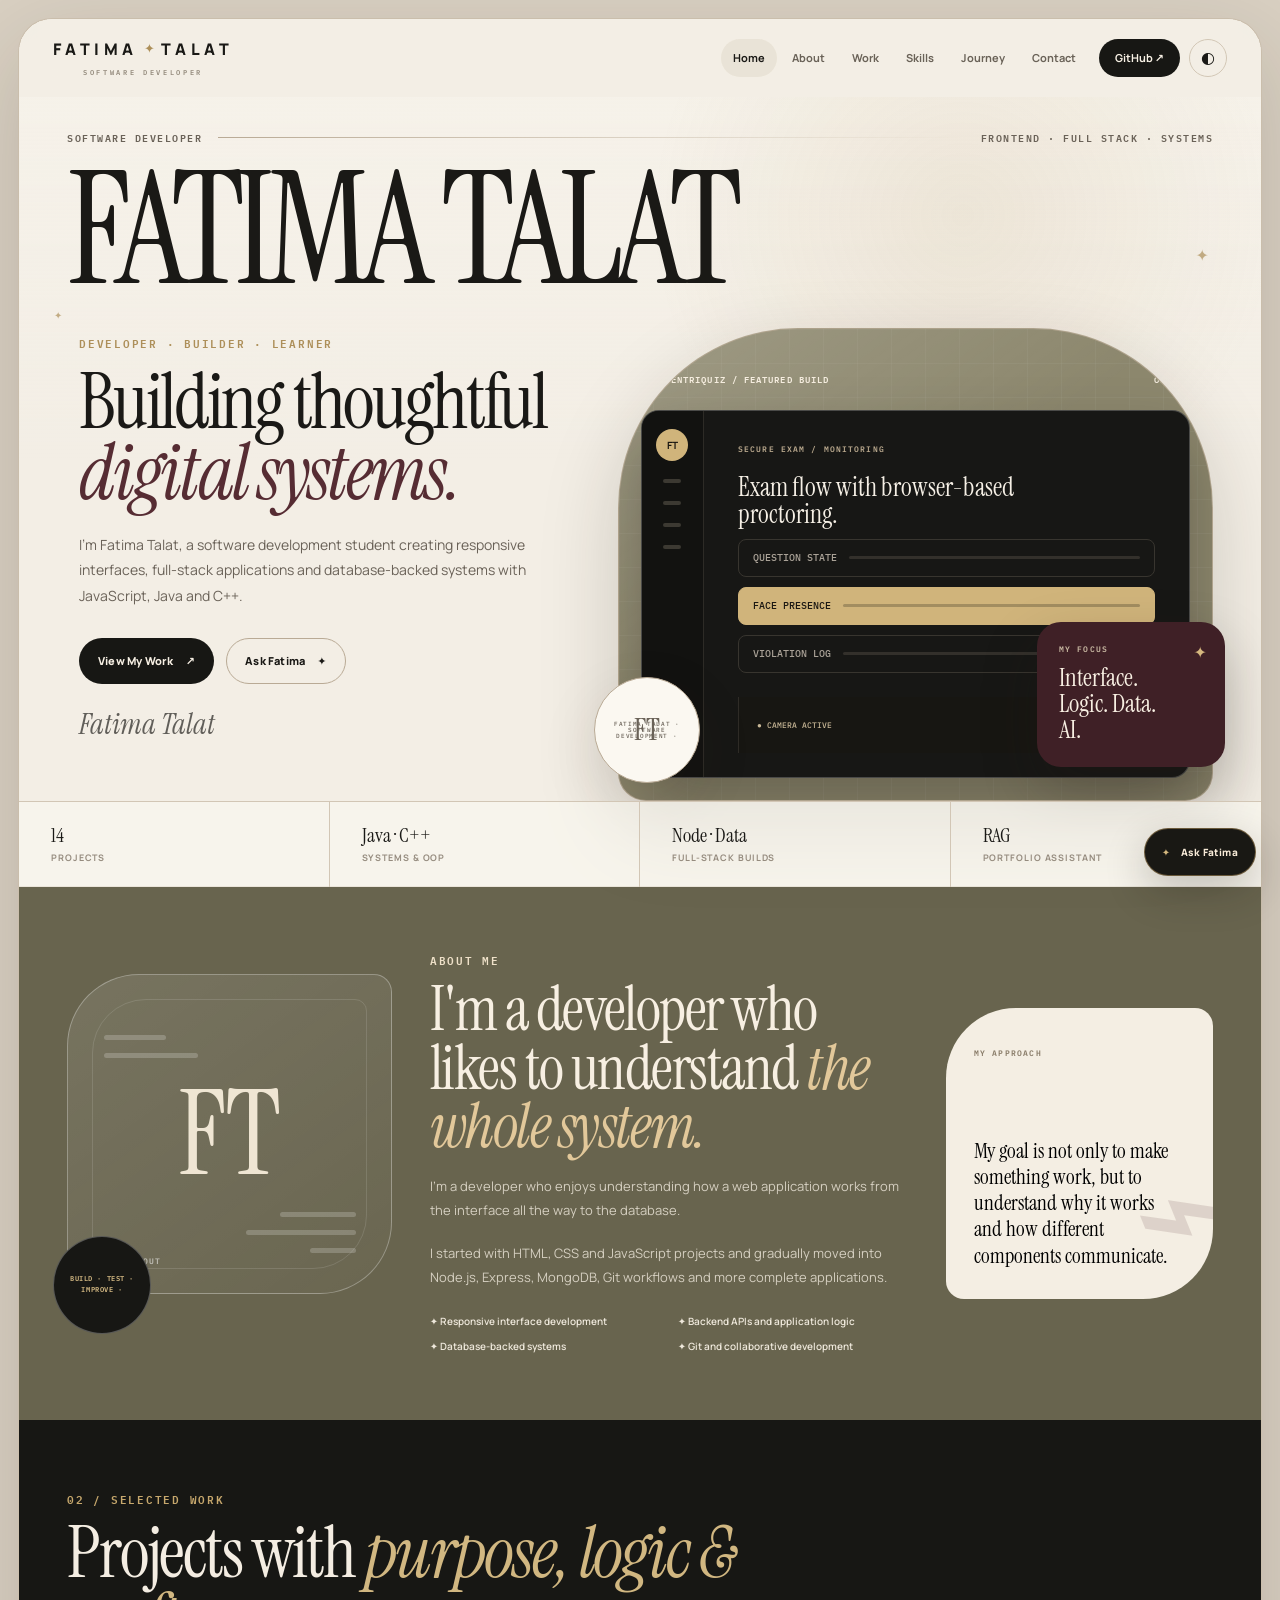
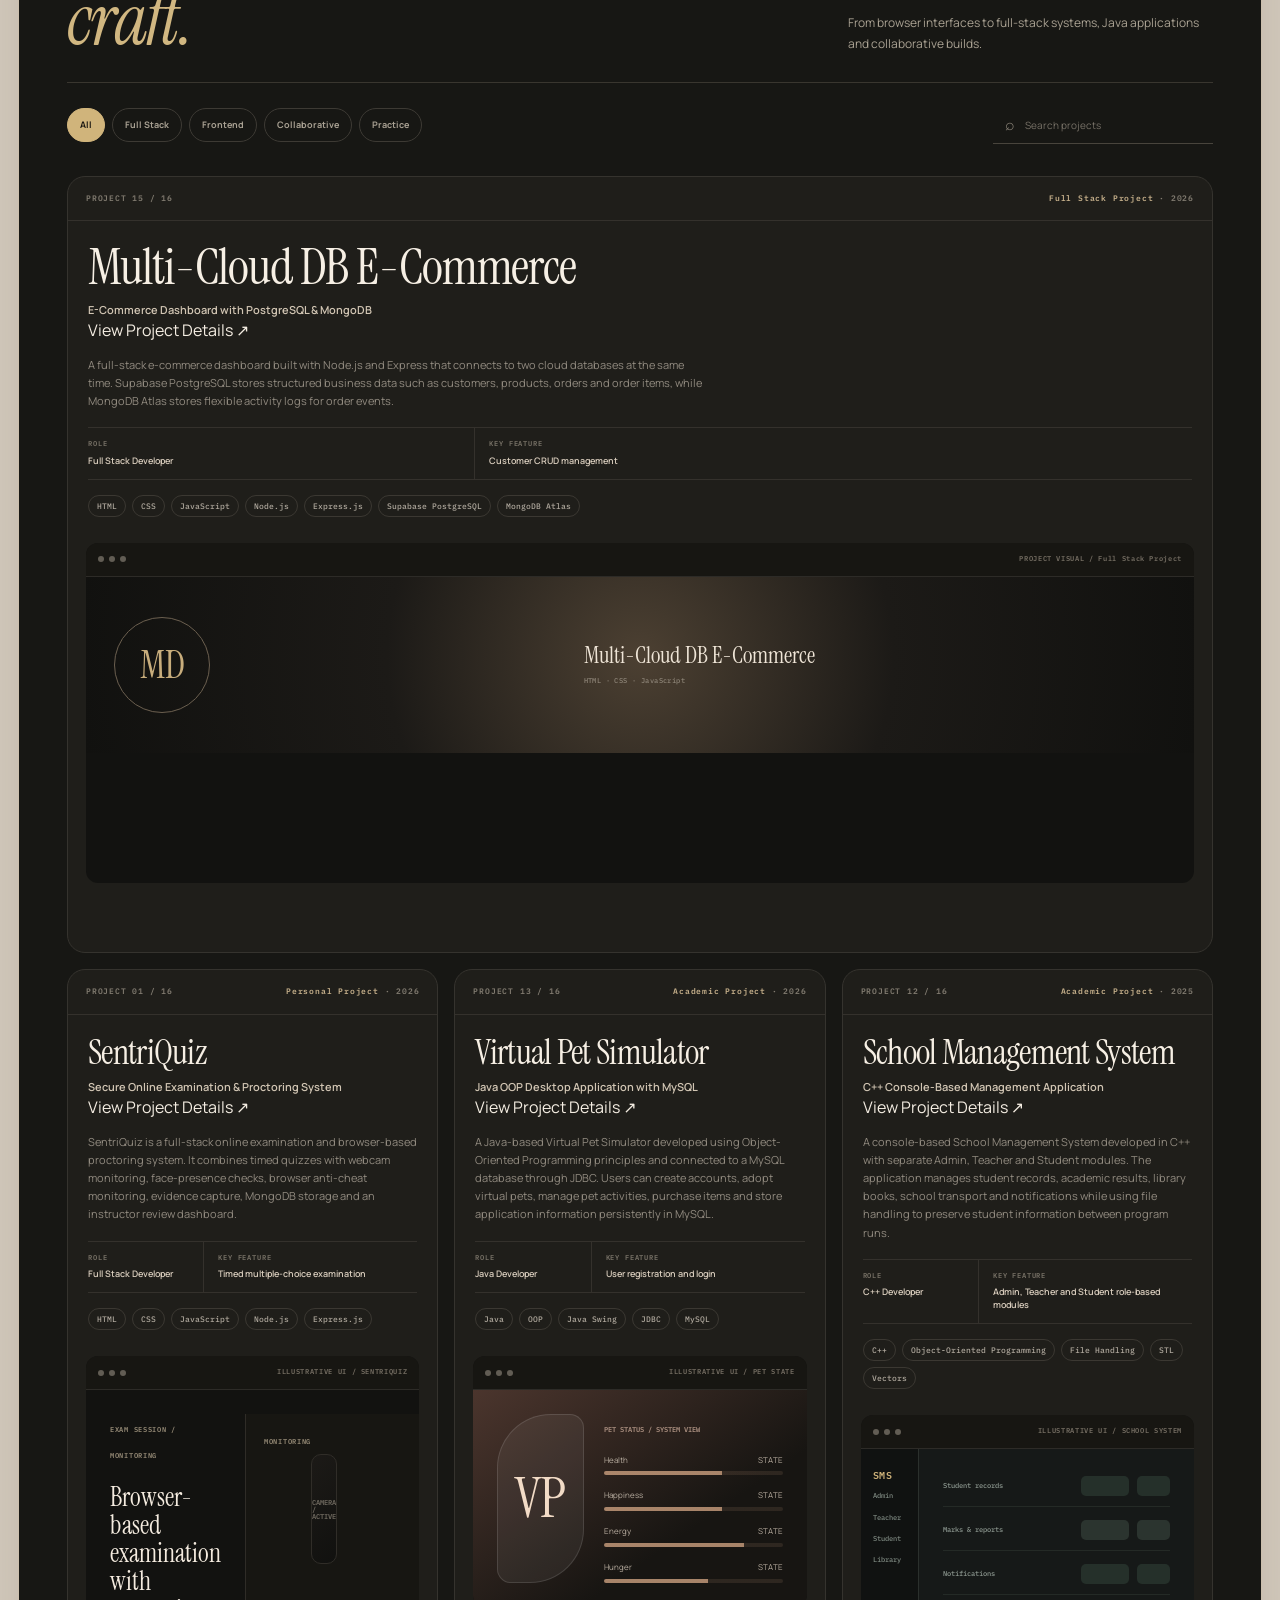
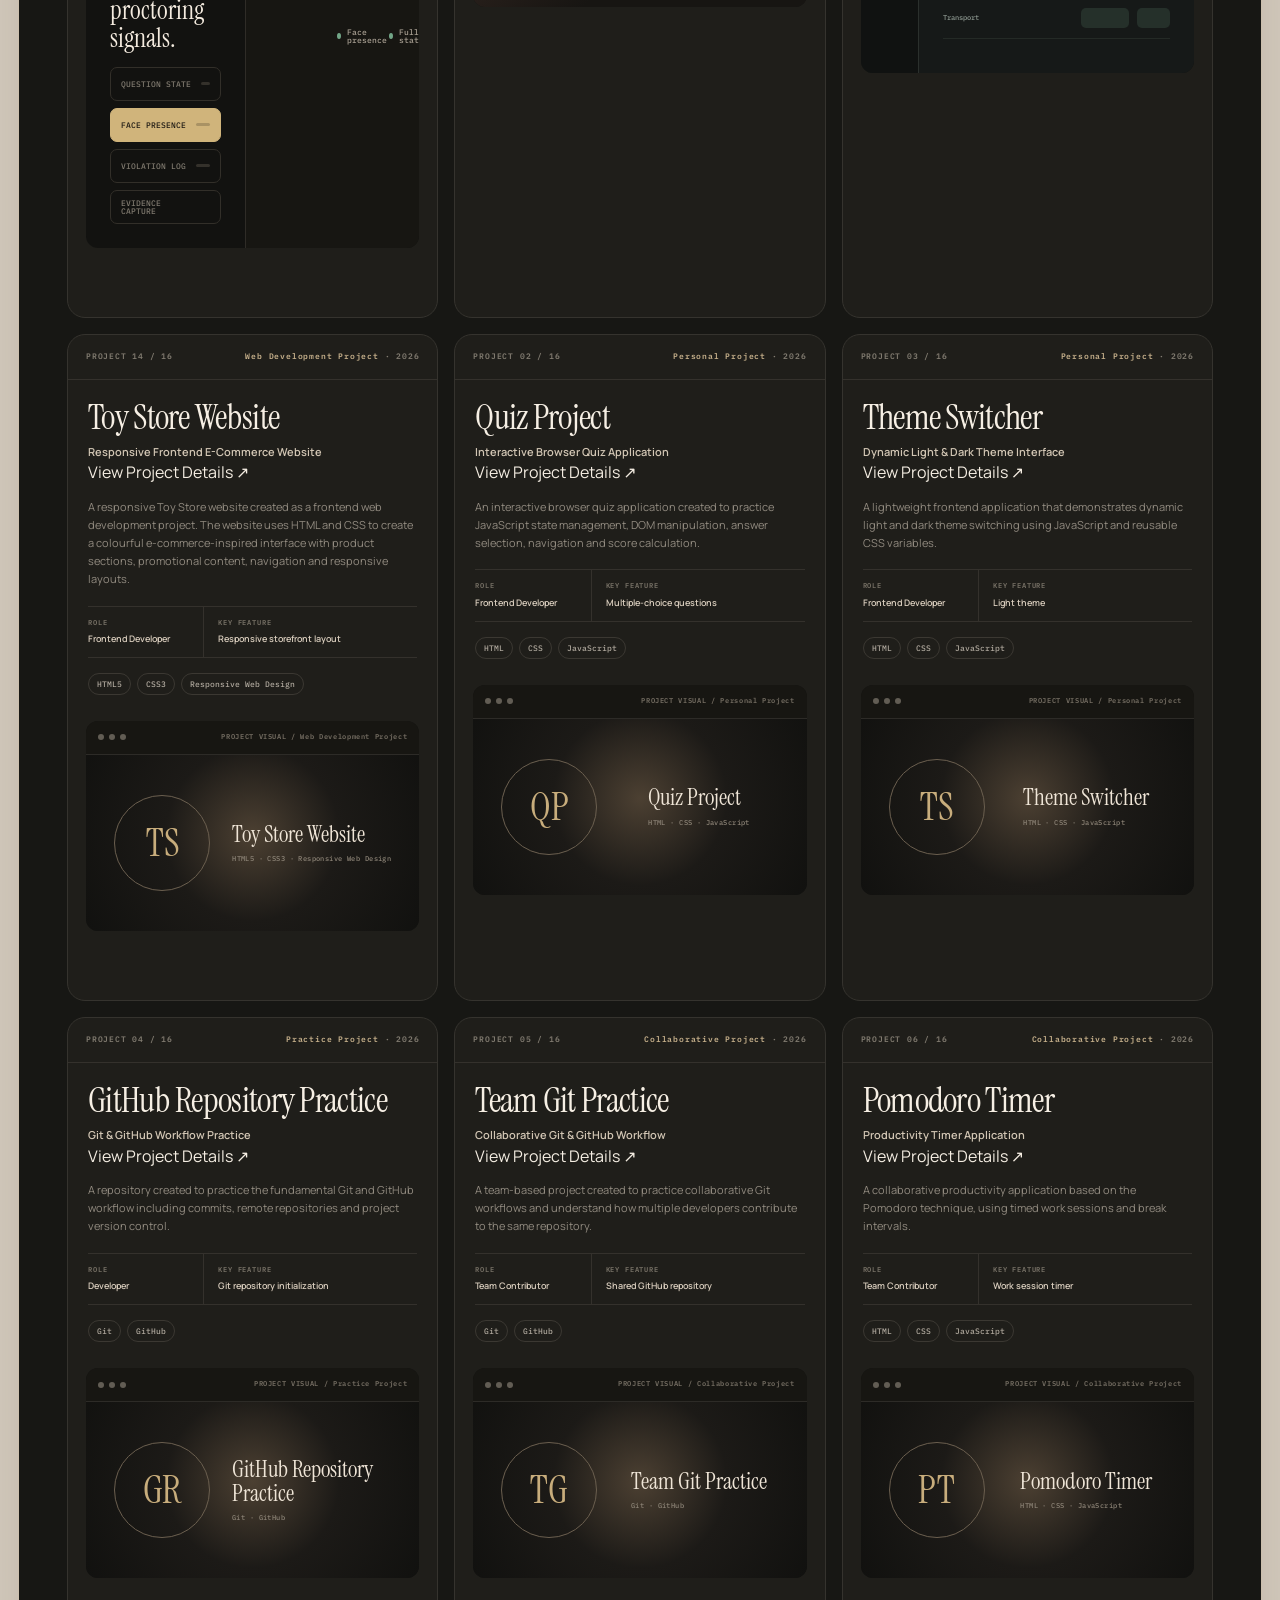
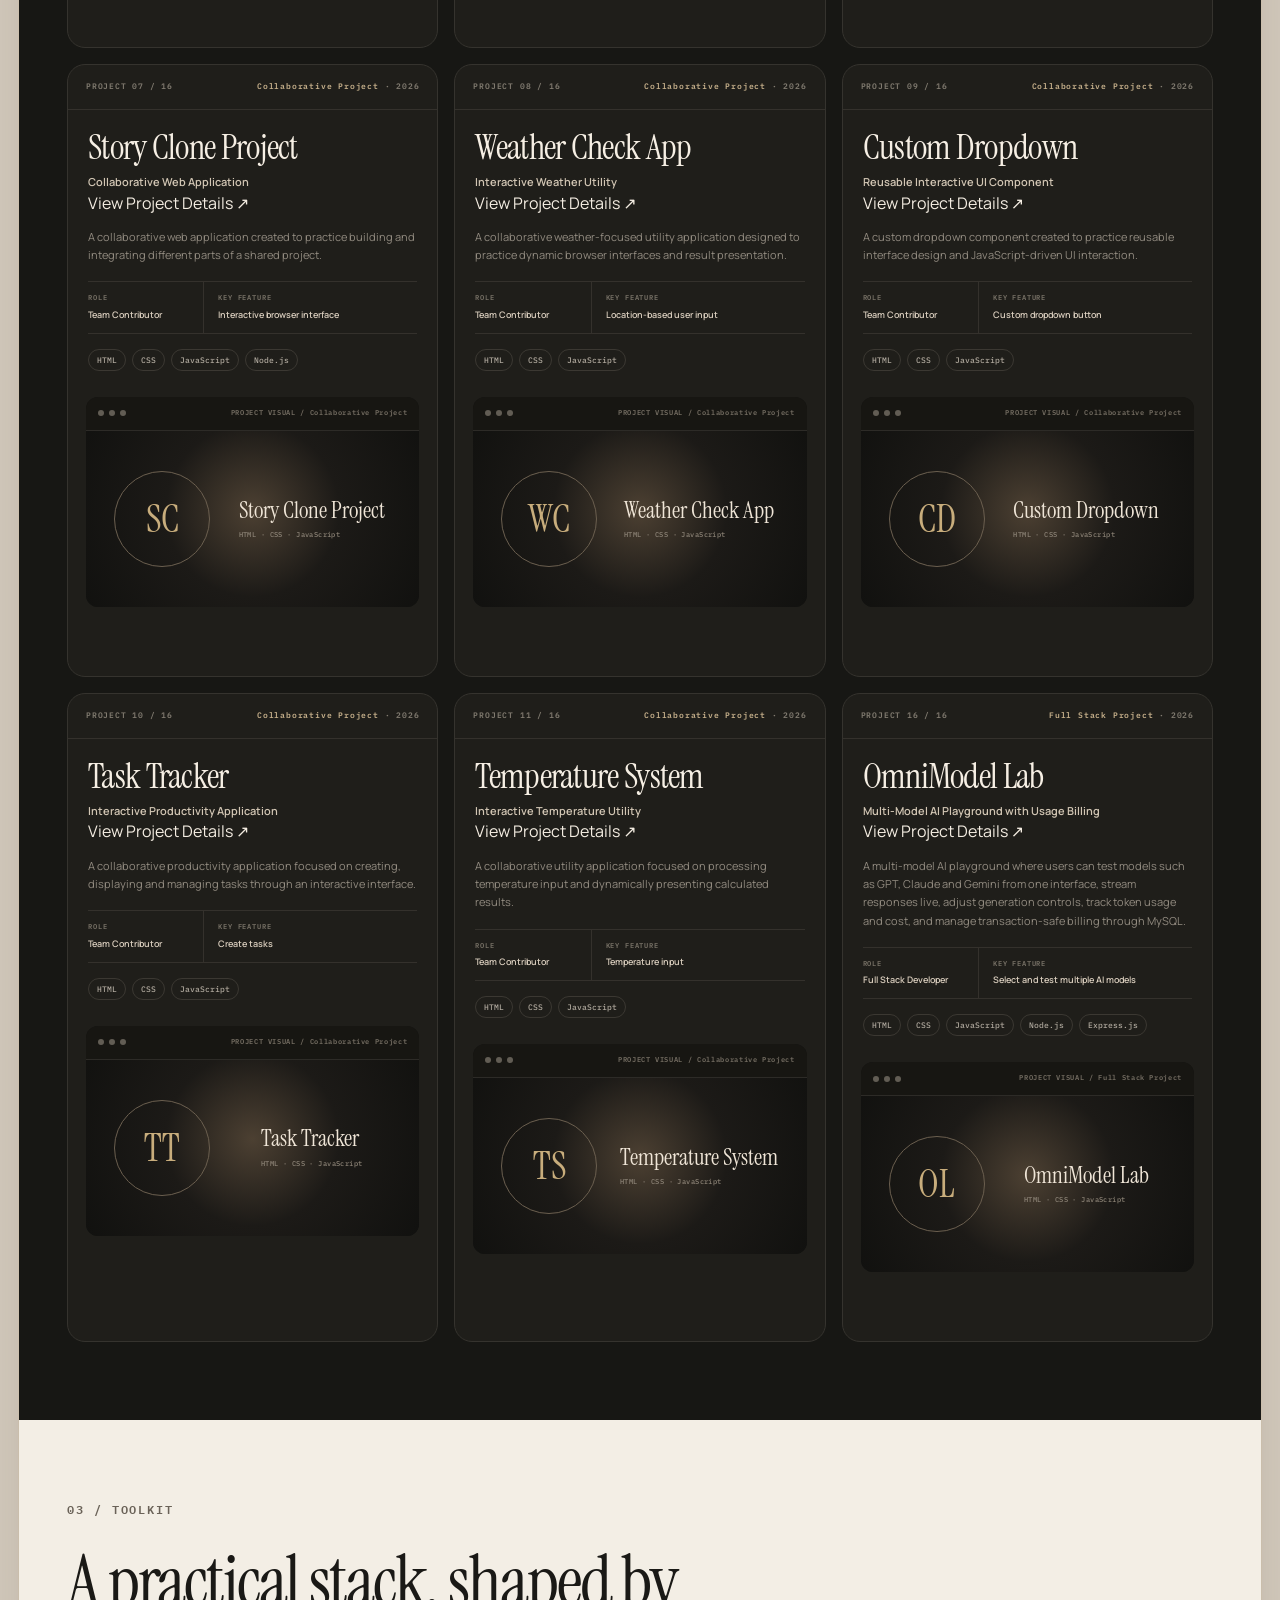
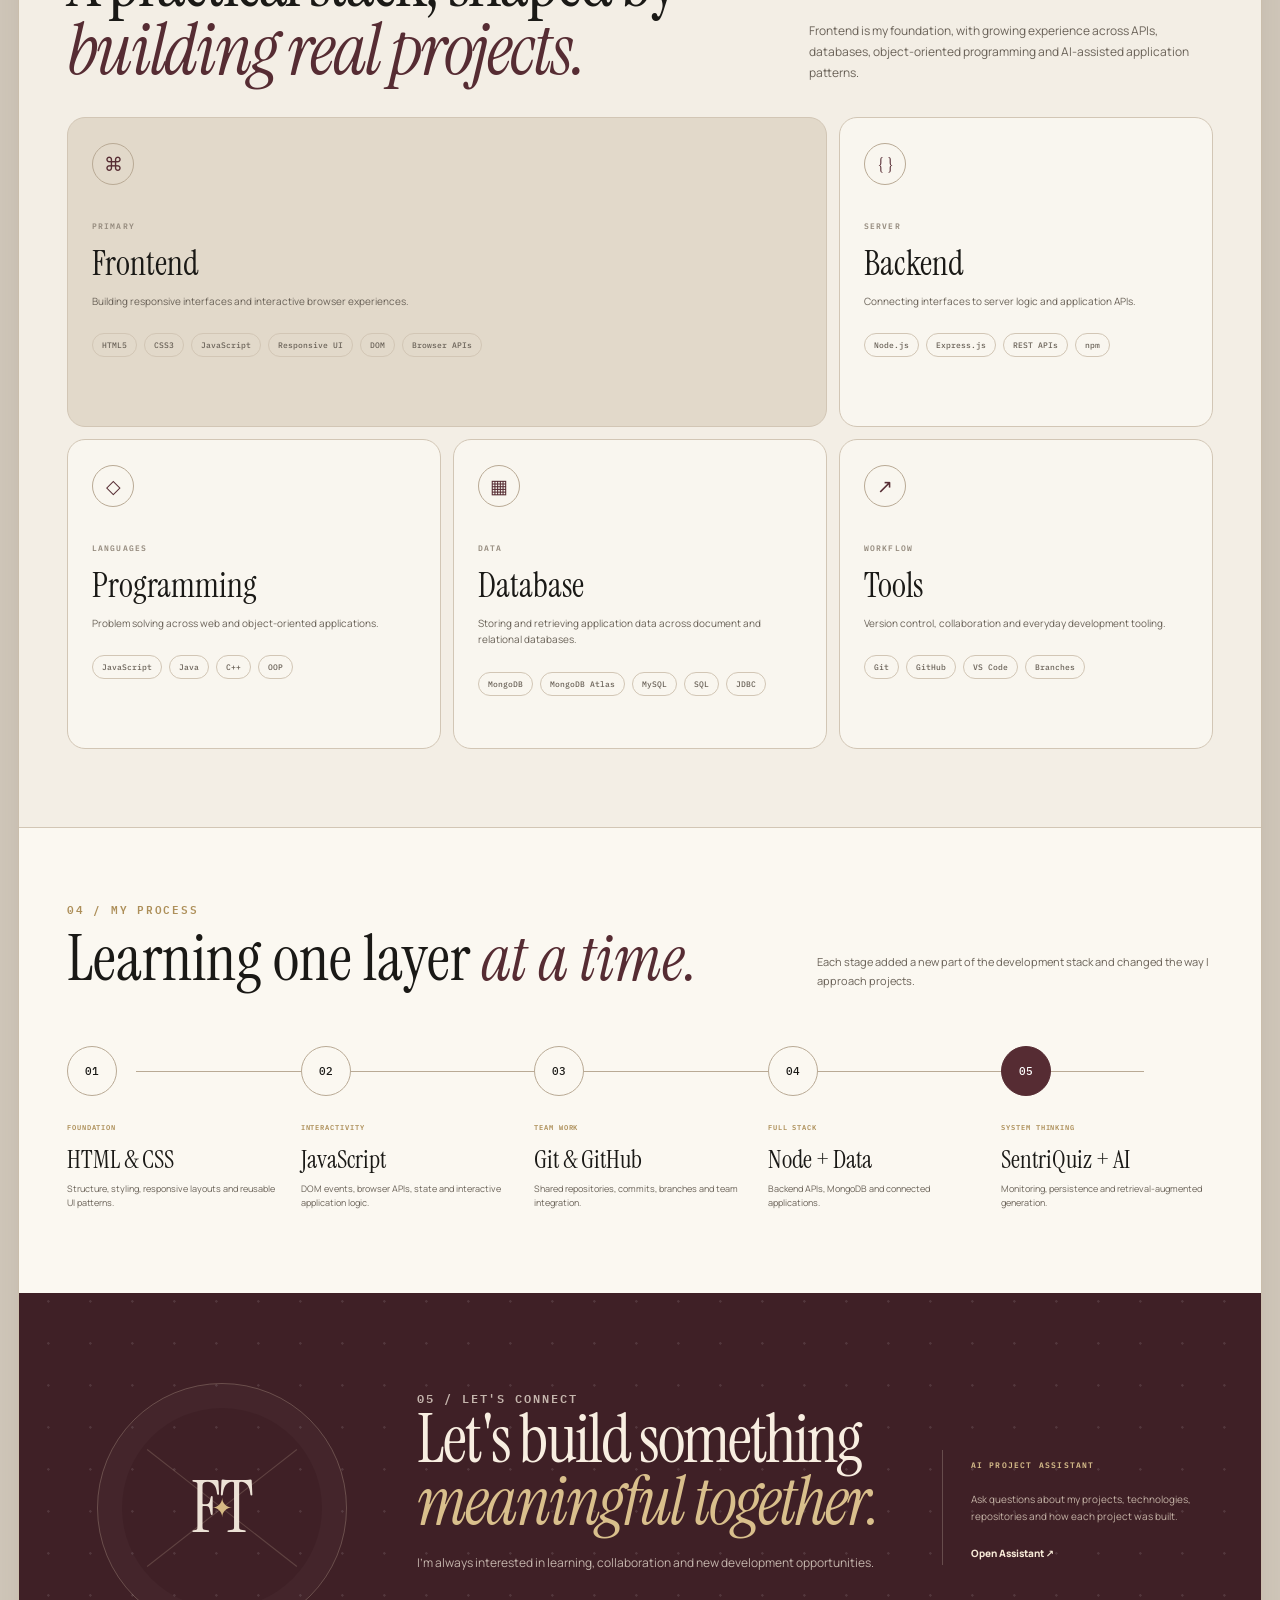
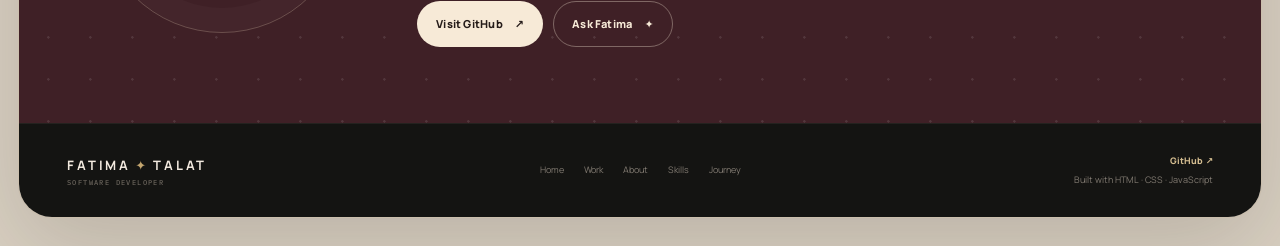
==== index.html @ 3ec7b8a5 "Add portfolio project" ====
<!DOCTYPE html>
<html lang="en" data-theme="light">
<head>
  <meta charset="UTF-8">
  <meta name="viewport" content="width=device-width, initial-scale=1.0">
  <meta name="description" content="Fatima Talat - Software developer portfolio featuring frontend, full-stack, Java, C++ and database projects.">
  <meta name="theme-color" content="#f3eee5">
  <title>Fatima Talat | Software Developer</title>

  <script>
    (() => {
      const saved = localStorage.getItem("portfolio-theme");
      const preferred = window.matchMedia && window.matchMedia("(prefers-color-scheme: dark)").matches ? "dark" : "light";
      document.documentElement.dataset.theme = saved || preferred;
    })();
  </script>

  <link rel="preconnect" href="https://fonts.googleapis.com">
  <link rel="preconnect" href="https://fonts.gstatic.com" crossorigin>
  <link href="https://fonts.googleapis.com/css2?family=IBM+Plex+Mono:wght@400;500;600&family=Instrument+Serif:ital@0;1&family=Manrope:wght@400;500;600;700;800&display=swap" rel="stylesheet">

  <link rel="stylesheet" href="styles.css">
  <link rel="stylesheet" href="chatbox.css">
</head>
<body>
  <a class="skip-link" href="#mainContent">Skip to content</a>
  <div class="scroll-progress" id="scrollProgress" aria-hidden="true"></div>

  <div class="site-frame">
    <header class="site-header" id="siteHeader">
      <div class="nav-shell">
        <a class="brand" href="#home" aria-label="Fatima Talat home">
          <span class="brand-word">FATIMA</span>
          <span class="brand-star">✦</span>
          <span class="brand-word">TALAT</span>
          <small>SOFTWARE DEVELOPER</small>
        </a>

        <button class="mobile-menu-button" id="mobileMenuButton" type="button" aria-label="Open navigation" aria-expanded="false" aria-controls="navMenu">
          <span></span><span></span><span></span>
        </button>

        <nav class="nav-menu" id="navMenu" aria-label="Primary navigation">
          <a class="nav-link active" href="#home">Home</a>
          <a class="nav-link" href="#about">About</a>
          <a class="nav-link" href="#projects">Work</a>
          <a class="nav-link" href="#skills">Skills</a>
          <a class="nav-link" href="#journey">Journey</a>
          <a class="nav-link" href="#contact">Contact</a>
          <a class="nav-github" href="https://github.com/fatimatalat98" target="_blank" rel="noopener noreferrer">GitHub ↗</a>
          <button class="theme-button" id="themeButton" type="button" aria-label="Switch color theme" title="Switch color theme"><span id="themeIcon">◐</span></button>
        </nav>
      </div>
    </header>

    <main id="mainContent">
      <section class="hero-section" id="home">
        <div class="hero-ornament hero-ornament-a" aria-hidden="true">✦</div>
        <div class="hero-ornament hero-ornament-b" aria-hidden="true">✦</div>
        <div class="hero-kicker reveal">
          <span>SOFTWARE DEVELOPER</span>
          <span class="hero-rule"></span>
          <span>FRONTEND · FULL STACK · SYSTEMS</span>
        </div>

        <div class="hero-title-wrap reveal">
          <div class="hero-super">FATIMA TALAT</div>
          <div class="hero-grid">
            <div class="hero-copy">
              <p class="hero-label">DEVELOPER · BUILDER · LEARNER</p>
              <h1>Building thoughtful <em>digital systems.</em></h1>
              <p class="hero-lead">I'm Fatima Talat, a software development student creating responsive interfaces, full-stack applications and database-backed systems with JavaScript, Java and C++.</p>
              <div class="hero-actions">
                <a class="button button-dark" href="#projects">View My Work <span>↗</span></a>
                <button class="button button-link" type="button" data-open-chat>Ask Fatima <span>✦</span></button>
              </div>
              <div class="hero-signature">Fatima Talat</div>
            </div>

            <div class="hero-showcase" aria-label="Featured project preview">
              <div class="hero-showcase-arch">
                <div class="hero-preview-top">
                  <span>SENTRIQUIZ / FEATURED BUILD</span>
                  <span>01</span>
                </div>
                <div class="hero-preview-screen">
                  <div class="hero-preview-sidebar">
                    <b>FT</b>
                    <span></span><span></span><span></span><span></span>
                  </div>
                  <div class="hero-preview-main">
                    <div class="preview-eyebrow">SECURE EXAM / MONITORING</div>
                    <div class="preview-heading">Exam flow with browser-based proctoring.</div>
                    <div class="preview-answer">QUESTION STATE <i></i></div>
                    <div class="preview-answer active">FACE PRESENCE <i></i></div>
                    <div class="preview-answer">VIOLATION LOG <i></i></div>
                    <div class="preview-monitor"><span>● CAMERA ACTIVE</span><span>FULLSCREEN</span></div>
                  </div>
                </div>
              </div>

              <div class="hero-float-card">
                <span>MY FOCUS</span>
                <strong>Interface.<br>Logic. Data.<br>AI.</strong>
                <i>✦</i>
              </div>

              <div class="hero-stamp" aria-hidden="true">
                <span>FATIMA TALAT · SOFTWARE DEVELOPMENT ·</span>
                <b>FT</b>
              </div>
            </div>
          </div>
        </div>

        <div class="hero-facts reveal" aria-label="Portfolio highlights">
          <div><strong>14</strong><span>Projects</span></div>
          <div><strong>Java · C++</strong><span>Systems & OOP</span></div>
          <div><strong>Node · Data</strong><span>Full-stack Builds</span></div>
          <div><strong>RAG</strong><span>Portfolio Assistant</span></div>
        </div>
      </section>

      <section class="about-section section" id="about">
        <div class="about-grid reveal">
          <div class="about-art" aria-hidden="true">
            <div class="about-frame">
              <div class="about-monogram">FT</div>
              <div class="about-code-line line-1"></div>
              <div class="about-code-line line-2"></div>
              <div class="about-code-line line-3"></div>
              <div class="about-code-line line-4"></div>
              <div class="about-code-line line-5"></div>
              <div class="about-corner">01 / ABOUT</div>
            </div>
            <div class="about-seal">BUILD · TEST · IMPROVE ·</div>
          </div>

          <div class="about-copy">
            <p class="section-kicker section-kicker-light">About Me</p>
            <h2>I'm a developer who likes to understand <em>the whole system.</em></h2>
            <p>I'm a developer who enjoys understanding how a web application works from the interface all the way to the database.</p>
            <p>I started with HTML, CSS and JavaScript projects and gradually moved into Node.js, Express, MongoDB, Git workflows and more complete applications.</p>
            <div class="about-points">
              <span>✦ Responsive interface development</span>
              <span>✦ Backend APIs and application logic</span>
              <span>✦ Database-backed systems</span>
              <span>✦ Git and collaborative development</span>
            </div>
          </div>

          <aside class="about-note">
            <span>MY APPROACH</span>
            <p>My goal is not only to make something work, but to understand why it works and how different components communicate.</p>
            <div class="note-flower" aria-hidden="true">⌁</div>
          </aside>
        </div>
      </section>

      <section class="projects-section section" id="projects">
        <div class="projects-heading reveal">
          <div>
            <p class="section-kicker section-kicker-dark">02 / SELECTED WORK</p>
            <h2>Projects with <em>purpose, logic & craft.</em></h2>
          </div>
          <p>From browser interfaces to full-stack systems, Java applications and collaborative builds.</p>
        </div>

        <div class="project-controls reveal">
          <div class="project-filters" aria-label="Project filters">
            <button class="filter-button active" data-filter="all" type="button">All</button>
            <button class="filter-button" data-filter="fullstack" type="button">Full Stack</button>
            <button class="filter-button" data-filter="frontend" type="button">Frontend</button>
            <button class="filter-button" data-filter="collab" type="button">Collaborative</button>
            <button class="filter-button" data-filter="practice" type="button">Practice</button>
          </div>
          <label class="project-search" for="projectSearch"><span>⌕</span><input id="projectSearch" type="search" placeholder="Search projects" autocomplete="off"></label>
        </div>

        <div class="project-grid" id="projectGrid" aria-live="polite"></div>
        <div class="project-archive" id="projectArchive" hidden></div>
      </section>

      <section class="skills-section section" id="skills">
        <div class="skills-header reveal">
          <p class="section-kicker">03 / TOOLKIT</p>
          <h2>A practical stack, shaped by <em>building real projects.</em></h2>
          <p>Frontend is my foundation, with growing experience across APIs, databases, object-oriented programming and AI-assisted application patterns.</p>
        </div>

        <div class="skills-grid reveal">
          <article class="skill-card skill-card-featured">
            <div class="skill-icon">⌘</div><span>PRIMARY</span><h3>Frontend</h3>
            <p>Building responsive interfaces and interactive browser experiences.</p>
            <ul><li>HTML5</li><li>CSS3</li><li>JavaScript</li><li>Responsive UI</li><li>DOM</li><li>Browser APIs</li></ul>
          </article>
          <article class="skill-card">
            <div class="skill-icon">{ }</div><span>SERVER</span><h3>Backend</h3>
            <p>Connecting interfaces to server logic and application APIs.</p>
            <ul><li>Node.js</li><li>Express.js</li><li>REST APIs</li><li>npm</li></ul>
          </article>
          <article class="skill-card">
            <div class="skill-icon">◇</div><span>LANGUAGES</span><h3>Programming</h3>
            <p>Problem solving across web and object-oriented applications.</p>
            <ul><li>JavaScript</li><li>Java</li><li>C++</li><li>OOP</li></ul>
          </article>
          <article class="skill-card">
            <div class="skill-icon">▦</div><span>DATA</span><h3>Database</h3>
            <p>Storing and retrieving application data across document and relational databases.</p>
            <ul><li>MongoDB</li><li>MongoDB Atlas</li><li>MySQL</li><li>SQL</li><li>JDBC</li></ul>
          </article>
          <article class="skill-card">
            <div class="skill-icon">↗</div><span>WORKFLOW</span><h3>Tools</h3>
            <p>Version control, collaboration and everyday development tooling.</p>
            <ul><li>Git</li><li>GitHub</li><li>VS Code</li><li>Branches</li></ul>
          </article>
        </div>
      </section>

      <section class="journey-section section" id="journey">
        <div class="journey-title reveal">
          <div><p class="section-kicker">04 / MY PROCESS</p><h2>Learning one layer <em>at a time.</em></h2></div>
          <p>Each stage added a new part of the development stack and changed the way I approach projects.</p>
        </div>
        <div class="journey-line reveal">
          <article><div class="journey-number">01</div><span>FOUNDATION</span><h3>HTML & CSS</h3><p>Structure, styling, responsive layouts and reusable UI patterns.</p></article>
          <article><div class="journey-number">02</div><span>INTERACTIVITY</span><h3>JavaScript</h3><p>DOM events, browser APIs, state and interactive application logic.</p></article>
          <article><div class="journey-number">03</div><span>TEAM WORK</span><h3>Git & GitHub</h3><p>Shared repositories, commits, branches and team integration.</p></article>
          <article><div class="journey-number">04</div><span>FULL STACK</span><h3>Node + Data</h3><p>Backend APIs, MongoDB and connected applications.</p></article>
          <article><div class="journey-number">05</div><span>SYSTEM THINKING</span><h3>SentriQuiz + AI</h3><p>Monitoring, persistence and retrieval-augmented generation.</p></article>
        </div>
      </section>

      <section class="contact-section section" id="contact">
        <div class="contact-art" aria-hidden="true">
          <div class="contact-orbit"></div>
          <span class="contact-star">✦</span>
          <span class="contact-ft">FT</span>
        </div>
        <div class="contact-copy reveal">
          <p class="section-kicker section-kicker-light">05 / LET'S CONNECT</p>
          <h2>Let's build something <em>meaningful together.</em></h2>
          <p>I'm always interested in learning, collaboration and new development opportunities.</p>
          <div class="contact-actions">
            <a class="button button-cream" href="https://github.com/fatimatalat98" target="_blank" rel="noopener noreferrer">Visit GitHub <span>↗</span></a>
            <button class="button button-outline-light" type="button" data-open-chat>Ask Fatima <span>✦</span></button>
          </div>
        </div>
        <div class="contact-side reveal">
          <span>AI PROJECT ASSISTANT</span>
          <p>Ask questions about my projects, technologies, repositories and how each project was built.</p>
          <button type="button" data-open-chat>Open Assistant ↗</button>
        </div>
      </section>
    </main>

    <footer class="site-footer">
      <div class="footer-brand"><strong>FATIMA<span>✦</span>TALAT</strong><small>SOFTWARE DEVELOPER</small></div>
      <nav aria-label="Footer navigation"><a href="#home">Home</a><a href="#projects">Work</a><a href="#about">About</a><a href="#skills">Skills</a><a href="#journey">Journey</a></nav>
      <div class="footer-end"><a href="https://github.com/fatimatalat98" target="_blank" rel="noopener noreferrer">GitHub ↗</a><span>Built with HTML · CSS · JavaScript</span></div>
    </footer>
  </div>

  <button class="back-to-top" id="backToTop" type="button" aria-label="Back to top">↑</button>

  <button class="chat-launcher" id="chatLauncher" type="button" aria-label="Open Fatima's portfolio assistant" aria-expanded="false" aria-controls="chatPanel"><span class="chat-launcher-icon">✦</span><span>Ask Fatima</span></button>
  <section class="chat-panel" id="chatPanel" aria-hidden="true" aria-label="Fatima portfolio assistant">
    <header class="chat-header">
      <div class="chat-header-info"><div class="assistant-avatar">FT</div><div><div class="chat-title-row"><h2>Ask Fatima</h2><span class="ai-badge">RAG</span></div><div class="assistant-status"><span class="status-dot"></span><span>Ask about my work</span></div></div></div>
      <button class="chat-close" id="chatClose" type="button" aria-label="Close portfolio assistant">×</button>
    </header>
    <div class="chat-messages" id="chatMessages" role="log" aria-live="polite">
      <article class="message assistant-message"><div class="message-avatar">FT</div><div class="message-content"><div class="message-bubble"><p>Hi! I'm Fatima's project assistant. Ask me about her projects, skills, technologies, repositories or how a project was built.</p></div></div></article>
      <div class="suggested-questions" id="suggestedQuestions"><p class="suggestions-title">Try asking</p><button type="button" class="suggestion-button" data-question="Tell me about SentriQuiz.">Tell me about SentriQuiz</button><button type="button" class="suggestion-button" data-question="What Java project has Fatima built?">Java project</button><button type="button" class="suggestion-button" data-question="Which projects use MongoDB?">MongoDB projects</button><button type="button" class="suggestion-button" data-question="Which projects have GitHub links?">GitHub repositories</button></div>
    </div>
    <div class="chat-error" id="chatError" role="alert" hidden></div>
    <footer class="chat-footer"><form class="chat-form" id="chatForm"><label class="chat-sr-only" for="chatInput">Ask Fatima's project assistant</label><textarea id="chatInput" class="chat-input" placeholder="Ask about projects or skills..." rows="1" maxlength="1000"></textarea><button class="send-button" id="sendButton" type="submit" aria-label="Send message"><svg viewBox="0 0 24 24" aria-hidden="true"><path d="M12 19V5M6.5 10.5 12 5l5.5 5.5"></path></svg></button></form><p class="chat-disclaimer">Answers are generated from Fatima's portfolio data.</p></footer>
  </section>

  <script src="projects.js"></script>
  <script src="script.js"></script>
  <script src="chatbox.js"></script>
</body>
</html>
---- styles.css ----
:root {
  --canvas: #d9d0c2;
  --bg: #f3eee5;
  --surface: #fbf8f1;
  --surface-2: #e2d9ca;
  --surface-3: #c8bda9;
  --ink: #1a1916;
  --ink-soft: #6a6258;
  --ink-faint: #958b7e;
  --line: #d2c6b5;
  --line-strong: #b9aa95;
  --merlot: #562c33;
  --merlot-deep: #3f2026;
  --olive: #8c876d;
  --olive-deep: #68644e;
  --brass: #ad8f59;
  --charcoal: #171714;
  --charcoal-2: #22211d;
  --cream: #f7f0e4;
  --success: #4b8b68;
  --shadow-soft: 0 20px 60px rgba(55, 43, 31, 0.10);
  --shadow-strong: 0 30px 80px rgba(31, 25, 19, 0.18);
  --frame-radius: 34px;
  --radius-lg: 28px;
  --radius-md: 20px;
  --radius-sm: 13px;
  --max: 1380px;
}

html[data-theme="dark"] {
  --canvas: #070706;
  --bg: #100f0d;
  --surface: #171512;
  --surface-2: #211d18;
  --surface-3: #2d2821;
  --ink: #f5ede1;
  --ink-soft: #b0a698;
  --ink-faint: #7c7368;
  --line: #342f28;
  --line-strong: #4a4236;
  --merlot: #6f3a43;
  --merlot-deep: #4d252c;
  --olive: #66614b;
  --olive-deep: #4e4a38;
  --brass: #c3a36a;
  --charcoal: #090908;
  --charcoal-2: #12110f;
  --cream: #f4eadb;
  --success: #72b08d;
  --shadow-soft: 0 18px 56px rgba(0, 0, 0, 0.24);
  --shadow-strong: 0 30px 80px rgba(0, 0, 0, 0.38);
}

* { box-sizing: border-box; }
html { scroll-behavior: smooth; scroll-padding-top: 90px; }
body {
  margin: 0;
  min-width: 320px;
  color: var(--ink);
  background: var(--canvas);
  font-family: "Manrope", system-ui, sans-serif;
  line-height: 1.6;
  -webkit-font-smoothing: antialiased;
  text-rendering: optimizeLegibility;
  transition: background .25s ease, color .25s ease;
}
body.menu-open { overflow: hidden; }
::selection { background: var(--merlot); color: var(--cream); }
a { color: inherit; text-decoration: none; }
button, input, textarea { font: inherit; }
button { color: inherit; }
img, svg { display: block; max-width: 100%; }

.site-frame {
  width: min(calc(100% - 36px), var(--max));
  margin: 18px auto 28px;
  overflow: clip;
  border: 1px solid color-mix(in srgb, var(--line-strong) 70%, transparent);
  border-radius: var(--frame-radius);
  background: var(--bg);
  box-shadow: 0 28px 90px rgba(34, 25, 17, .16);
  transition: background .25s ease, border-color .25s ease;
}

.scroll-progress {
  position: fixed;
  inset: 0 auto auto 0;
  z-index: 4000;
  width: 0;
  height: 3px;
  background: linear-gradient(90deg, var(--brass), var(--merlot));
}

.section { position: relative; }
.section-kicker {
  margin: 0 0 14px;
  color: var(--brass);
  font: 600 11px/1.2 "IBM Plex Mono", monospace;
  letter-spacing: .16em;
  text-transform: uppercase;
}
.section-kicker-light { color: #efe1c9; }
.section-kicker-dark { color: #c7a86d; }

/* NAV */
.site-header {
  position: sticky;
  top: 0;
  z-index: 2000;
  padding: 0 34px;
  background: color-mix(in srgb, var(--bg) 94%, transparent);
  backdrop-filter: blur(16px);
  transition: background .2s ease, box-shadow .2s ease;
}
.site-header.scrolled { box-shadow: 0 1px 0 color-mix(in srgb, var(--line) 80%, transparent); }
.nav-shell {
  min-height: 78px;
  display: flex;
  align-items: center;
  justify-content: space-between;
  gap: 28px;
}
.brand {
  position: relative;
  display: grid;
  grid-template-columns: auto auto auto;
  align-items: center;
  gap: 6px;
  line-height: 1;
}
.brand-word {
  font-size: 16px;
  font-weight: 800;
  letter-spacing: .28em;
}
.brand-star { color: var(--brass); font-size: 13px; }
.brand small {
  grid-column: 1 / -1;
  margin-top: 6px;
  color: var(--ink-faint);
  font: 600 7px/1 "IBM Plex Mono", monospace;
  letter-spacing: .38em;
  text-align: center;
}
.nav-menu { display: flex; align-items: center; gap: 3px; }
.nav-link,
.nav-github {
  padding: 10px 12px;
  border-radius: 999px;
  color: var(--ink-soft);
  font-size: 11px;
  font-weight: 700;
  transition: color .18s ease, background .18s ease, transform .18s ease;
}
.nav-link:hover,
.nav-link.active { color: var(--ink); background: color-mix(in srgb, var(--surface-2) 55%, transparent); }
.nav-github {
  margin-left: 8px;
  padding-inline: 16px;
  color: var(--cream);
  background: var(--charcoal);
}
.nav-github:hover { transform: translateY(-1px); background: var(--merlot); }
.theme-button {
  width: 38px;
  height: 38px;
  display: grid;
  place-items: center;
  margin-left: 6px;
  border: 1px solid var(--line);
  border-radius: 50%;
  background: transparent;
  cursor: pointer;
  transition: background .18s ease, border-color .18s ease, transform .18s ease;
}
.theme-button:hover { background: var(--surface); transform: rotate(12deg); }
.mobile-menu-button {
  display: none;
  width: 42px;
  height: 42px;
  padding: 10px;
  border: 1px solid var(--line);
  border-radius: 50%;
  background: var(--surface);
  cursor: pointer;
}
.mobile-menu-button span { display: block; width: 100%; height: 1px; margin: 5px 0; background: var(--ink); transition: transform .2s ease, opacity .2s ease; }

/* HERO */
.hero-section {
  position: relative;
  min-height: 760px;
  padding: 34px 48px 0;
  background:
    radial-gradient(circle at 76% 15%, color-mix(in srgb, var(--brass) 12%, transparent), transparent 27%),
    linear-gradient(180deg, color-mix(in srgb, var(--surface) 35%, transparent), transparent 46%),
    var(--bg);
}
.hero-section::after {
  content: "";
  position: absolute;
  inset: auto 0 0;
  height: 1px;
  background: var(--line);
}
.hero-kicker {
  display: flex;
  align-items: center;
  gap: 16px;
  color: var(--ink-soft);
  font: 600 10px/1.2 "IBM Plex Mono", monospace;
  letter-spacing: .15em;
}
.hero-rule { flex: 1; height: 1px; background: linear-gradient(90deg, var(--line-strong), transparent); }
.hero-title-wrap { position: relative; margin-top: 28px; }
.hero-super {
  position: relative;
  z-index: 0;
  color: var(--ink);
  font: 400 clamp(78px, 12.2vw, 176px)/.76 "Instrument Serif", Georgia, serif;
  letter-spacing: -.055em;
  text-transform: uppercase;
  white-space: nowrap;
  pointer-events: none;
}
.hero-grid {
  position: relative;
  z-index: 1;
  display: grid;
  grid-template-columns: minmax(0, .92fr) minmax(470px, 1.08fr);
  gap: 44px;
  align-items: end;
  margin-top: -4px;
}
.hero-copy { align-self: center; max-width: 600px; padding: 50px 0 62px 12px; }
.hero-label {
  margin: 0 0 18px;
  color: var(--brass);
  font: 600 11px/1.2 "IBM Plex Mono", monospace;
  letter-spacing: .16em;
}
.hero-copy h1 {
  margin: 0;
  max-width: 600px;
  font: 400 clamp(52px, 6vw, 86px)/.92 "Instrument Serif", Georgia, serif;
  letter-spacing: -.035em;
}
.hero-copy h1 em { display: block; color: var(--merlot); font-weight: 400; }
html[data-theme="dark"] .hero-copy h1 em { color: var(--brass); }
.hero-lead {
  max-width: 560px;
  margin: 24px 0 0;
  color: var(--ink-soft);
  font-size: 14px;
  line-height: 1.8;
}
.hero-actions { display: flex; flex-wrap: wrap; align-items: center; gap: 12px; margin-top: 30px; }
.button {
  min-height: 46px;
  display: inline-flex;
  align-items: center;
  justify-content: center;
  gap: 12px;
  padding: 0 18px;
  border: 1px solid transparent;
  border-radius: 999px;
  font-size: 11px;
  font-weight: 800;
  letter-spacing: .02em;
  cursor: pointer;
  transition: transform .18s ease, background .18s ease, border-color .18s ease, color .18s ease;
}
.button:hover { transform: translateY(-2px); }
.button-dark { color: var(--cream); background: var(--charcoal); }
.button-dark:hover { background: var(--merlot); }
.button-link { color: var(--ink); background: transparent; border-color: var(--line-strong); }
.button-link:hover { background: var(--surface); }
.hero-signature {
  margin-top: 26px;
  color: color-mix(in srgb, var(--ink) 68%, transparent);
  font: italic 400 29px/1 "Instrument Serif", Georgia, serif;
}
.hero-showcase { position: relative; min-height: 470px; display: grid; place-items: end center; }
.hero-showcase-arch {
  position: relative;
  width: min(100%, 610px);
  min-height: 430px;
  padding: 22px;
  overflow: hidden;
  border: 1px solid color-mix(in srgb, var(--line-strong) 75%, transparent);
  border-radius: 180px 180px 28px 28px;
  background:
    linear-gradient(145deg, rgba(255,255,255,.16), transparent 45%),
    var(--olive);
  box-shadow: var(--shadow-strong);
}
.hero-showcase-arch::before {
  content: "";
  position: absolute;
  inset: 0;
  opacity: .18;
  background-image: linear-gradient(rgba(255,255,255,.25) 1px, transparent 1px), linear-gradient(90deg, rgba(255,255,255,.25) 1px, transparent 1px);
  background-size: 34px 34px;
}
.hero-preview-top {
  position: relative;
  z-index: 1;
  display: flex;
  justify-content: space-between;
  align-items: center;
  padding: 24px 24px 14px;
  color: #f6eee0;
  font: 600 9px/1 "IBM Plex Mono", monospace;
  letter-spacing: .12em;
}
.hero-preview-screen {
  position: relative;
  z-index: 1;
  min-height: 318px;
  display: grid;
  grid-template-columns: 62px 1fr;
  margin-top: 12px;
  overflow: hidden;
  border: 1px solid rgba(255,255,255,.22);
  border-radius: 18px;
  background: #171715;
  box-shadow: 0 30px 60px rgba(17,15,12,.28);
}
.hero-preview-sidebar { display: flex; flex-direction: column; align-items: center; gap: 18px; padding: 18px 10px; border-right: 1px solid #2d2b26; background: #121210; }
.hero-preview-sidebar b { width: 32px; height: 32px; display: grid; place-items: center; border-radius: 50%; color: #1a1712; background: #d0b47b; font-size: 10px; }
.hero-preview-sidebar span { width: 18px; height: 4px; border-radius: 99px; background: #3c3932; }
.hero-preview-main { padding: 34px 34px 24px; color: #f5efe5; }
.preview-eyebrow { color: #b9a88d; font: 600 8px/1.2 "IBM Plex Mono", monospace; letter-spacing: .14em; }
.preview-heading { max-width: 360px; margin-top: 20px; font: 400 26px/1.05 "Instrument Serif", Georgia, serif; }
.preview-answer { height: 38px; display: flex; align-items: center; gap: 12px; margin-top: 10px; padding: 0 14px; border: 1px solid #38352f; border-radius: 8px; color: #aaa297; font: 500 10px/1 "IBM Plex Mono", monospace; }
.preview-answer i { display: block; flex: 1; height: 3px; border-radius: 999px; background: #33302b; }
.preview-answer.active { color: #1b1813; border-color: #d0b47b; background: #d0b47b; }
.preview-answer.active i { background: rgba(27,24,19,.25); }
.preview-monitor { display: flex; justify-content: space-between; margin-top: 24px; color: #cab998; font: 500 8px/1 "IBM Plex Mono", monospace; }
.hero-float-card {
  position: absolute;
  right: -12px;
  bottom: 34px;
  z-index: 4;
  width: 188px;
  padding: 23px 22px;
  border-radius: 24px;
  color: #f8efe2;
  background: var(--merlot-deep);
  box-shadow: 0 24px 54px rgba(31,22,18,.25);
}
.hero-float-card span { display: block; color: #c8b8a2; font: 600 8px/1 "IBM Plex Mono", monospace; letter-spacing: .14em; }
.hero-float-card strong { display: block; margin-top: 12px; font: 400 25px/1.05 "Instrument Serif", Georgia, serif; }
.hero-float-card i { position: absolute; top: 18px; right: 18px; color: #d6b87f; font-style: normal; }
.hero-stamp {
  position: absolute;
  left: -24px;
  bottom: 18px;
  z-index: 4;
  width: 106px;
  height: 106px;
  display: grid;
  place-items: center;
  border: 1px solid var(--line-strong);
  border-radius: 50%;
  color: var(--ink-soft);
  background: var(--surface);
  box-shadow: var(--shadow-soft);
}
.hero-stamp span { position: absolute; inset: 10px; display: grid; place-items: center; font: 500 6px/1 "IBM Plex Mono", monospace; letter-spacing: .12em; text-align: center; }
.hero-stamp b { font: 400 30px/1 "Instrument Serif", Georgia, serif; }
.hero-ornament { position: absolute; color: var(--brass); opacity: .7; }
.hero-ornament-a { top: 146px; right: 52px; }
.hero-ornament-b { top: 210px; left: 35px; font-size: 10px; }
.hero-facts {
  position: relative;
  z-index: 5;
  display: grid;
  grid-template-columns: repeat(4, 1fr);
  margin: 0 -48px;
  border-top: 1px solid var(--line);
  background: color-mix(in srgb, var(--surface) 62%, transparent);
}
.hero-facts div { padding: 22px 32px; border-right: 1px solid var(--line); }
.hero-facts div:last-child { border-right: 0; }
.hero-facts strong { display: block; font: 400 20px/1.1 "Instrument Serif", Georgia, serif; }
.hero-facts span { display: block; margin-top: 5px; color: var(--ink-faint); font-size: 9px; font-weight: 700; text-transform: uppercase; letter-spacing: .1em; }

/* ABOUT */
.about-section { margin: 0; padding: 66px 48px; color: #f7efe2; background: var(--olive-deep); }
.about-grid { display: grid; grid-template-columns: minmax(300px, .85fr) minmax(360px, 1.25fr) minmax(230px, .7fr); gap: 38px; align-items: center; }
.about-art { position: relative; min-height: 360px; }
.about-frame { position: relative; height: 320px; overflow: hidden; border: 1px solid rgba(255,255,255,.30); border-radius: 72px 18px 72px 18px; background: linear-gradient(145deg, rgba(255,255,255,.10), rgba(255,255,255,.02)); }
.about-frame::after { content: ""; position: absolute; inset: 24px; border: 1px solid rgba(255,255,255,.12); border-radius: 54px 12px 54px 12px; }
.about-monogram { position: absolute; left: 50%; top: 50%; transform: translate(-50%, -50%); font: 400 118px/1 "Instrument Serif", Georgia, serif; color: rgba(250,240,221,.92); }
.about-code-line { position: absolute; left: 36px; height: 5px; border-radius: 99px; background: rgba(255,255,255,.20); }
.line-1 { top: 60px; width: 62px; } .line-2 { top: 78px; width: 94px; } .line-3 { right: 35px; left: auto; bottom: 76px; width: 76px; } .line-4 { right: 35px; left: auto; bottom: 58px; width: 110px; } .line-5 { right: 35px; left: auto; bottom: 40px; width: 46px; }
.about-corner { position: absolute; left: 32px; bottom: 28px; font: 600 8px/1 "IBM Plex Mono", monospace; letter-spacing: .14em; color: rgba(255,255,255,.55); }
.about-seal { position: absolute; left: -14px; bottom: 0; width: 98px; height: 98px; display: grid; place-items: center; border: 1px solid rgba(255,255,255,.28); border-radius: 50%; background: var(--charcoal); color: #d4b983; font: 600 7px/1.5 "IBM Plex Mono", monospace; letter-spacing: .08em; text-align: center; }
.about-copy h2 { margin: 0; max-width: 650px; font: 400 clamp(42px, 4.8vw, 68px)/.95 "Instrument Serif", Georgia, serif; letter-spacing: -.025em; }
.about-copy h2 em { color: #e2c89a; font-weight: 400; }
.about-copy > p:not(.section-kicker) { max-width: 620px; margin: 20px 0 0; color: rgba(250,243,231,.75); font-size: 13px; line-height: 1.8; }
.about-points { display: grid; grid-template-columns: 1fr 1fr; gap: 9px 18px; margin-top: 24px; }
.about-points span { color: rgba(250,243,231,.92); font-size: 10px; font-weight: 600; }
.about-note { position: relative; min-height: 250px; padding: 30px 28px; overflow: hidden; border-radius: 70px 18px 70px 18px; color: var(--ink); background: #f4eee3; }
.about-note span { color: #887b68; font: 600 8px/1 "IBM Plex Mono", monospace; letter-spacing: .15em; }
.about-note p {     color: black; position: relative; z-index: 2; margin: 74px 0 0; font: 400 21px/1.25 "Instrument Serif", Georgia, serif; }
.note-flower { position: absolute; right: -8px; bottom: -28px; color: rgba(86,44,51,.14); font-size: 150px; transform: rotate(-22deg); }

/* PROJECTS */
.projects-section { padding: 72px 48px 78px; color: #f4ede2; background: var(--charcoal); }
.projects-heading { display: grid; grid-template-columns: 1.2fr .6fr; gap: 50px; align-items: end; padding-bottom: 28px; border-bottom: 1px solid #39362f; }
.projects-heading h2 { margin: 0; max-width: 780px; font: 400 clamp(46px, 5.6vw, 78px)/.94 "Instrument Serif", Georgia, serif; letter-spacing: -.03em; }
.projects-heading h2 em { color: #d1b781; font-weight: 400; }
.projects-heading > p { margin: 0; color: #aaa293; font-size: 12px; line-height: 1.75; }
.project-controls { display: flex; align-items: center; justify-content: space-between; gap: 20px; margin: 24px 0 32px; }
.project-filters { display: flex; flex-wrap: wrap; gap: 7px; }
.filter-button { min-height: 34px; padding: 0 12px; border: 1px solid #3d3a34; border-radius: 999px; color: #a9a193; background: transparent; font-size: 9px; font-weight: 700; cursor: pointer; transition: .18s ease; }
.filter-button:hover, .filter-button.active { color: #1a1712; border-color: #d0b47b; background: #d0b47b; }
.project-search { min-width: 220px; display: flex; align-items: center; gap: 8px; padding: 0 12px; border-bottom: 1px solid #48443c; color: #8c857a; }
.project-search input { width: 100%; height: 36px; border: 0; outline: 0; color: #eee6da; background: transparent; font-size: 10px; }
.project-search input::placeholder { color: #777167; }
.project-grid { display: grid; grid-template-columns: repeat(12, minmax(0, 1fr)); gap: 16px; }
.project-card {
  grid-column: span 4;
  min-width: 0;
  overflow: hidden;
  border: 1px solid #35332e;
  border-radius: 18px;
  background: #1f1e1a;
  transition: transform .22s ease, border-color .22s ease, background .22s ease;
}
.project-card:hover { transform: translateY(-4px); border-color: #635b4b; background: #24221e; }
.project-card.featured-primary { grid-column: span 8; }
.project-card.featured-secondary { grid-column: span 4; }
.project-card-header { display: flex; align-items: center; justify-content: space-between; gap: 12px; padding: 17px 18px; border-bottom: 1px solid #34312c; color: #817b70; font: 600 8px/1.2 "IBM Plex Mono", monospace; letter-spacing: .10em; }
.project-kind { color: #c6b08b; }
.project-card-body { display: flex; flex-direction: column; min-height: 100%; }
.project-copy { padding: 20px 20px 8px; }
.project-copy h3 { margin: 0; color: #f6efe4; font: 400 35px/1 "Instrument Serif", Georgia, serif; letter-spacing: -.02em; }
.featured-primary .project-copy h3 { font-size: clamp(42px, 4vw, 62px); }
.project-subtitle { margin: 8px 0 0; color: #d2c6b4; font-size: 11px; font-weight: 600; }
.project-summary { max-width: 620px; margin: 12px 0 0; color: #928b80; font-size: 11px; line-height: 1.65; }

.project-quick-details {
  display: grid;
  grid-template-columns: minmax(0, .7fr) minmax(0, 1.3fr);
  gap: 0;
  margin-top: 17px;
  border-top: 1px solid #34312c;
  border-bottom: 1px solid #34312c;
}
.project-quick-details > div { min-width: 0; padding: 12px 14px 12px 0; }
.project-quick-details > div + div { padding-left: 14px; border-left: 1px solid #34312c; }
.project-quick-details span {
  display: block;
  margin-bottom: 5px;
  color: #777166;
  font: 600 7px/1.2 "IBM Plex Mono", monospace;
  letter-spacing: .12em;
}
.project-quick-details strong {
  display: block;
  color: #d9cdbd;
  font-size: 9px;
  font-weight: 600;
  line-height: 1.45;
}

.project-tech { display: flex; flex-wrap: wrap; gap: 6px; margin-top: 15px; }
.tech-pill { padding: 6px 8px; border: 1px solid #3b3832; border-radius: 999px; color: #b0a99e; font: 500 8px/1 "IBM Plex Mono", monospace; }
.project-preview { margin: 18px 18px 0; overflow: hidden; border-radius: 12px; background: #121210; }
.preview-window { min-height: 210px; position: relative; overflow: hidden; }
.featured-primary .preview-window { min-height: 340px; }
.preview-topbar { height: 34px; display: flex; align-items: center; gap: 5px; padding: 0 12px; border-bottom: 1px solid #2d2b27; background: #171612; }
.preview-topbar i { width: 6px; height: 6px; border-radius: 50%; background: #625d54; }
.preview-body { min-height: 176px; }
.featured-primary .preview-body { min-height: 306px; }
.preview-sentri .preview-body { display: grid; grid-template-columns: 1.55fr .65fr; }
.preview-question { padding: 24px; }
.preview-question small, .preview-monitor small { color: #948975; font: 600 7px/1.2 "IBM Plex Mono", monospace; letter-spacing: .1em; }
.preview-question strong { display: block; max-width: 440px; margin: 18px 0 15px; color: #f4ebdf; font: 400 26px/1.08 "Instrument Serif", Georgia, serif; }
.preview-option { height: 34px; display: flex; align-items: center; gap: 10px; margin-top: 7px; padding: 0 10px; border: 1px solid #322f29; border-radius: 7px; color: #817b70; font: 500 8px/1 "IBM Plex Mono", monospace; }
.preview-option.active { color: #1d1913; border-color: #d0b47b; background: #d0b47b; }
.preview-monitor { padding: 24px 18px; border-left: 1px solid #2f2c27; background: #171612; }
.preview-camera { height: 110px; display: grid; place-items: center; margin: 16px 0; border: 1px solid #302d28; border-radius: 10px; color: #6f695f; background: linear-gradient(135deg,#1c1a17,#11110f); font: 600 7px/1 "IBM Plex Mono", monospace; }
.preview-status { display: flex; align-items: center; gap: 6px; margin-top: 10px; color: #aaa194; font-size: 8px; }
.preview-status i { width: 6px; height: 6px; border-radius: 50%; background: #72a687; }
.preview-pet .preview-body { display: grid; grid-template-columns: .65fr 1.35fr; padding: 24px; gap: 20px; background: linear-gradient(145deg,#4b352d,#171512 65%); }
.preview-pet-avatar { min-height: 150px; display: grid; place-items: center; border: 1px solid rgba(255,255,255,.12); border-radius: 54px 14px 54px 14px; color: #f2dbc6; font: 400 56px/1 "Instrument Serif", Georgia, serif; background: rgba(255,255,255,.06); }
.preview-pet-panel small { color: #a98e7f; font: 600 7px/1.2 "IBM Plex Mono", monospace; }
.preview-bar { margin-top: 14px; }
.preview-bar label { display: flex; justify-content: space-between; color: #b8ada0; font-size: 8px; }
.preview-bar > i { display: block; width: var(--bar); height: 4px; margin-top: 5px; border-radius: 99px; background: #c79c7c; }
.preview-admin .preview-body { display: grid; grid-template-columns: 58px 1fr; padding: 0; background: #161918; }
.preview-admin-nav { padding: 20px 12px; border-right: 1px solid #2b302d; background: #101211; }
.preview-admin-nav span { display: block; height: 5px; margin: 13px 0; border-radius: 99px; background: #38423c; }
.preview-admin-content { padding: 24px; }
.preview-admin-row { display: grid; grid-template-columns: 1fr .45fr .3fr; gap: 8px; margin-bottom: 10px; }
.preview-admin-row i { height: 20px; border-radius: 5px; background: #25302a; }
.preview-admin-row:nth-child(2) i { background: #2b342f; }
.preview-generic .preview-body { display: grid; place-items: center; min-height: 176px; background: radial-gradient(circle at 50% 45%, #4c4032 0, #1c1a17 45%, #11110f 100%); }
.preview-generic-mark { width: 96px; height: 96px; display: grid; place-items: center; border: 1px solid #6b5f4f; border-radius: 50%; color: #c8ad7c; }
.preview-generic-mark span { font: 400 38px/1 "Instrument Serif", Georgia, serif; }
.project-card-footer { display: flex; align-items: center; justify-content: space-between; gap: 12px; padding: 17px 18px; border-top: 1px solid #34312c; }
.project-link, .github-link { color: #e0d3c1; font-size: 9px; font-weight: 800; text-transform: uppercase; letter-spacing: .06em; }
.project-link span, .github-link span { color: #d0b47b; }
.github-link { color: #8e887e; }
.empty-projects { grid-column: 1 / -1; padding: 60px; border: 1px solid #34312c; border-radius: 16px; color: #989085; text-align: center; }

/* SKILLS */
.skills-section { padding: 78px 48px; background: var(--bg); }
.skills-header { display: grid; grid-template-columns: 1.2fr .7fr; gap: 50px; align-items: end; margin-bottom: 34px; }
.skills-header .section-kicker { grid-column: 1 / -1; margin-bottom: -22px; }
.skills-header h2 { margin: 0; max-width: 760px; font: 400 clamp(46px, 5.6vw, 78px)/.94 "Instrument Serif", Georgia, serif; letter-spacing: -.03em; }
.skills-header h2 em { color: var(--merlot); font-weight: 400; }
html[data-theme="dark"] .skills-header h2 em { color: var(--brass); }
.skills-header > p { margin: 0; color: var(--ink-soft); font-size: 12px; line-height: 1.75; }
.skills-grid { display: grid; grid-template-columns: repeat(6, 1fr); gap: 12px; }
.skill-card { grid-column: span 2; min-height: 310px; padding: 25px 24px; border: 1px solid var(--line); border-radius: 18px; background: color-mix(in srgb, var(--surface) 84%, transparent); transition: transform .2s ease, border-color .2s ease, box-shadow .2s ease; }
.skill-card:hover { transform: translateY(-4px); border-color: var(--line-strong); box-shadow: var(--shadow-soft); }
.skill-card-featured { grid-column: span 4; background: var(--surface-2); }
.skill-icon { width: 42px; height: 42px; display: grid; place-items: center; margin-bottom: 26px; border: 1px solid var(--line-strong); border-radius: 50%; color: var(--merlot); font: 400 19px/1 "Instrument Serif", Georgia, serif; }
html[data-theme="dark"] .skill-icon { color: var(--brass); }
.skill-card > span { color: var(--ink-faint); font: 600 8px/1 "IBM Plex Mono", monospace; letter-spacing: .14em; }
.skill-card h3 { margin: 10px 0 0; font: 400 34px/1 "Instrument Serif", Georgia, serif; }
.skill-card p { max-width: 390px; margin: 12px 0 0; color: var(--ink-soft); font-size: 10px; line-height: 1.65; }
.skill-card ul { display: flex; flex-wrap: wrap; gap: 7px; margin: 24px 0 0; padding: 0; list-style: none; }
.skill-card li { padding: 7px 9px; border: 1px solid var(--line); border-radius: 999px; color: var(--ink-soft); font: 500 8px/1 "IBM Plex Mono", monospace; }

/* JOURNEY */
.journey-section { padding: 74px 48px 82px; border-top: 1px solid var(--line); background: var(--surface); }
.journey-title { display: grid; grid-template-columns: 1.15fr .65fr; gap: 50px; align-items: end; }
.journey-title h2 { margin: 0; font: 400 clamp(46px, 5vw, 72px)/.95 "Instrument Serif", Georgia, serif; }
.journey-title h2 em { color: var(--merlot); font-weight: 400; }
html[data-theme="dark"] .journey-title h2 em { color: var(--brass); }
.journey-title > p { margin: 0; color: var(--ink-soft); font-size: 11px; line-height: 1.7; }
.journey-line { position: relative; display: grid; grid-template-columns: repeat(5, 1fr); gap: 22px; margin-top: 56px; }
.journey-line::before { content: ""; position: absolute; left: 6%; right: 6%; top: 25px; height: 1px; background: var(--line-strong); }
.journey-line article { position: relative; padding-top: 66px; }
.journey-number { position: absolute; top: 0; left: 0; z-index: 2; width: 50px; height: 50px; display: grid; place-items: center; border: 1px solid var(--line-strong); border-radius: 50%; color: var(--ink); background: var(--surface); font: 500 11px/1 "IBM Plex Mono", monospace; }
.journey-line article:nth-child(5) .journey-number { color: #fff; border-color: var(--merlot); background: var(--merlot); }
.journey-line article > span { color: var(--brass); font: 600 7px/1.2 "IBM Plex Mono", monospace; letter-spacing: .13em; }
.journey-line h3 { margin: 9px 0 0; font: 400 25px/1 "Instrument Serif", Georgia, serif; }
.journey-line p { margin: 10px 0 0; color: var(--ink-soft); font-size: 9px; line-height: 1.6; }

/* CONTACT */
.contact-section { display: grid; grid-template-columns: .8fr 1.25fr .7fr; gap: 40px; align-items: center; min-height: 430px; padding: 58px 48px; overflow: hidden; color: #f8eee1; background: var(--merlot-deep); }
.contact-section::before { content: ""; position: absolute; inset: 0; opacity: .10; background-image: radial-gradient(circle at 70% 20%, #fff 0 1px, transparent 1.5px); background-size: 42px 42px; }
.contact-art { position: relative; min-height: 280px; display: grid; place-items: center; }
.contact-orbit { width: 250px; height: 250px; border: 1px solid rgba(240,220,190,.25); border-radius: 50%; box-shadow: inset 0 0 0 24px rgba(255,255,255,.025); }
.contact-orbit::before, .contact-orbit::after { content: ""; position: absolute; left: 50%; top: 50%; width: 190px; height: 1px; background: rgba(240,220,190,.18); transform-origin: center; }
.contact-orbit::before { transform: translate(-50%,-50%) rotate(38deg); }
.contact-orbit::after { transform: translate(-50%,-50%) rotate(-38deg); }
.contact-star { position: absolute; color: #d6ba84; font-size: 26px; }
.contact-ft { position: absolute; color: rgba(248,238,225,.94); font: 400 72px/1 "Instrument Serif", Georgia, serif; }
.contact-copy { position: relative; z-index: 2; }
.contact-copy h2 { margin: 0; max-width: 670px; font: 400 clamp(48px, 5.2vw, 76px)/.92 "Instrument Serif", Georgia, serif; letter-spacing: -.03em; }
.contact-copy h2 em { color: #d9bf8c; font-weight: 400; }
.contact-copy > p { max-width: 570px; margin: 20px 0 0; color: rgba(248,238,225,.72); font-size: 12px; line-height: 1.75; }
.contact-actions { display: flex; flex-wrap: wrap; gap: 10px; margin-top: 28px; }
.button-cream { color: #251c19; background: #f7ead7; }
.button-cream:hover { background: #fff7ec; }
.button-outline-light { color: #f7ead7; border-color: rgba(247,234,215,.35); background: transparent; }
.button-outline-light:hover { border-color: #f7ead7; }
.contact-side { position: relative; z-index: 2; padding-left: 28px; border-left: 1px solid rgba(247,234,215,.22); }
.contact-side > span { color: #d9bf8c; font: 600 8px/1 "IBM Plex Mono", monospace; letter-spacing: .15em; }
.contact-side p { margin: 15px 0; color: rgba(247,234,215,.72); font-size: 10px; line-height: 1.65; }
.contact-side button { padding: 0; border: 0; color: #f7ead7; background: transparent; font-size: 10px; font-weight: 800; cursor: pointer; }

/* FOOTER */
.site-footer { display: grid; grid-template-columns: 1fr auto 1fr; align-items: center; gap: 24px; padding: 30px 48px; border-top: 1px solid #24221f; color: #c9c0b4; background: #141412; }
.footer-brand { display: grid; gap: 4px; }
.footer-brand strong { color: #f3eadf; font-size: 13px; letter-spacing: .22em; }
.footer-brand strong span { color: #c4a66f; margin: 0 4px; }
.footer-brand small { color: #69635b; font: 500 7px/1 "IBM Plex Mono", monospace; letter-spacing: .2em; }
.site-footer nav { display: flex; gap: 20px; }
.site-footer nav a, .footer-end { color: #827b72; font-size: 9px; }
.site-footer nav a:hover, .footer-end a:hover { color: #e6d9c7; }
.footer-end { display: grid; justify-items: end; gap: 5px; }
.footer-end a { color: #d4bd90; font-weight: 800; }

.back-to-top { position: fixed; right: 24px; bottom: 92px; z-index: 1800; width: 42px; height: 42px; border: 1px solid var(--line-strong); border-radius: 50%; color: var(--ink); background: var(--surface); box-shadow: var(--shadow-soft); opacity: 0; pointer-events: none; transform: translateY(8px); transition: .2s ease; cursor: pointer; }
.back-to-top.visible { opacity: 1; pointer-events: auto; transform: translateY(0); }

/* REVEALS */
.reveal { opacity: 0; transform: translateY(16px); transition: opacity .55s ease, transform .55s ease; }
.reveal.visible { opacity: 1; transform: none; }

/* RESPONSIVE */
@media (max-width: 1180px) {
  .site-frame { width: min(calc(100% - 24px), var(--max)); margin-top: 12px; }
  .site-header { padding-inline: 26px; }
  .hero-section, .about-section, .projects-section, .skills-section, .journey-section, .contact-section { padding-left: 36px; padding-right: 36px; }
  .hero-grid { grid-template-columns: minmax(0,.9fr) minmax(420px,1.1fr); gap: 28px; }
  .hero-super { font-size: clamp(76px, 11.7vw, 150px); }
  .about-grid { grid-template-columns: .8fr 1.2fr; }
  .about-note { grid-column: 1 / -1; min-height: auto; border-radius: 18px; }
  .about-note p { margin-top: 28px; }
  .project-card { grid-column: span 6; }
  .project-card.featured-primary { grid-column: 1 / -1; }
  .project-card.featured-secondary { grid-column: span 6; }
  .skills-grid { grid-template-columns: repeat(4, 1fr); }
  .skill-card, .skill-card-featured { grid-column: span 2; }
  .contact-section { grid-template-columns: .6fr 1.4fr; }
  .contact-side { grid-column: 1 / -1; padding: 20px 0 0; border-left: 0; border-top: 1px solid rgba(247,234,215,.2); }
}

@media (max-width: 900px) {
  .site-frame { width: calc(100% - 16px); margin: 8px auto 18px; border-radius: 24px; }
  .site-header { padding-inline: 22px; }
  .nav-shell { min-height: 68px; }
  .mobile-menu-button { display: block; }
  .nav-menu { position: absolute; top: 68px; left: 14px; right: 14px; display: grid; gap: 5px; padding: 12px; border: 1px solid var(--line); border-radius: 16px; background: var(--surface); box-shadow: var(--shadow-strong); opacity: 0; visibility: hidden; transform: translateY(-8px); transition: .2s ease; }
  .nav-menu.open { opacity: 1; visibility: visible; transform: translateY(0); }
  .nav-link, .nav-github { padding: 12px 14px; border-radius: 10px; }
  .nav-github { margin-left: 0; }
  .theme-button { width: 100%; border-radius: 10px; margin-left: 0; }
  .mobile-menu-button.open span:nth-child(1) { transform: translateY(6px) rotate(45deg); }
  .mobile-menu-button.open span:nth-child(2) { opacity: 0; }
  .mobile-menu-button.open span:nth-child(3) { transform: translateY(-6px) rotate(-45deg); }
  .hero-section { min-height: auto; padding-top: 28px; }
  .hero-super { font-size: clamp(68px, 15vw, 116px); }
  .hero-grid { grid-template-columns: 1fr; margin-top: 8px; }
  .hero-copy { padding: 20px 0 16px; }
  .hero-showcase { min-height: 430px; }
  .hero-showcase-arch { max-width: 650px; }
  .hero-facts { grid-template-columns: 1fr 1fr; }
  .hero-facts div:nth-child(2) { border-right: 0; }
  .hero-facts div:nth-child(-n+2) { border-bottom: 1px solid var(--line); }
  .about-grid { grid-template-columns: 1fr 1.2fr; }
  .projects-heading, .skills-header, .journey-title { grid-template-columns: 1fr; gap: 18px; }
  .skills-header .section-kicker { grid-column: auto; margin-bottom: 0; }
  .project-controls { align-items: stretch; flex-direction: column; }
  .project-search { min-width: 0; width: 100%; }
  .journey-line { grid-template-columns: 1fr 1fr; }
  .journey-line::before { display: none; }
  .journey-line article { padding: 16px 0 0 66px; min-height: 118px; }
  .journey-number { top: 10px; }
  .contact-section { grid-template-columns: 1fr; }
  .contact-art { min-height: 180px; }
  .contact-orbit { width: 170px; height: 170px; }
  .contact-ft { font-size: 54px; }
  .site-footer { grid-template-columns: 1fr; text-align: center; }
  .site-footer nav { justify-content: center; flex-wrap: wrap; }
  .footer-brand, .footer-end { justify-items: center; }
}

@media (max-width: 640px) {
  .site-frame { width: 100%; margin: 0; border: 0; border-radius: 0; }
  .site-header { padding-inline: 18px; }
  .brand-word { font-size: 13px; letter-spacing: .2em; }
  .brand small { font-size: 6px; }
  .hero-section, .about-section, .projects-section, .skills-section, .journey-section, .contact-section { padding-left: 20px; padding-right: 20px; }
  .hero-section { padding-top: 24px; }
  .hero-kicker { font-size: 8px; }
  .hero-super { white-space: normal; font-size: clamp(62px, 22vw, 104px); line-height: .8; }
  .hero-copy h1 { font-size: clamp(48px, 14vw, 68px); }
  .hero-lead { font-size: 12px; }
  .hero-actions { align-items: stretch; flex-direction: column; }
  .button { width: 100%; }
  .hero-showcase { min-height: 370px; }
  .hero-showcase-arch { min-height: 360px; padding: 14px; border-radius: 100px 100px 22px 22px; }
  .hero-preview-screen { min-height: 260px; grid-template-columns: 44px 1fr; }
  .hero-preview-sidebar { padding-inline: 6px; }
  .hero-preview-main { padding: 24px 18px 18px; }
  .preview-heading { font-size: 20px; }
  .hero-float-card { right: 4px; bottom: 12px; width: 150px; padding: 18px; }
  .hero-float-card strong { font-size: 20px; }
  .hero-stamp { left: 0; width: 82px; height: 82px; }
  .hero-facts { margin: 0 -20px; }
  .hero-facts div { padding: 17px 18px; }
  .about-grid { grid-template-columns: 1fr; }
  .about-art { min-height: 280px; }
  .about-frame { height: 260px; }
  .about-monogram { font-size: 92px; }
  .about-points { grid-template-columns: 1fr; }
  .projects-heading h2, .skills-header h2, .journey-title h2, .contact-copy h2 { font-size: clamp(44px, 13vw, 62px); }
  .project-card, .project-card.featured-primary, .project-card.featured-secondary { grid-column: 1 / -1; }
  .project-copy h3, .featured-primary .project-copy h3 { font-size: 38px; }
  .preview-sentri .preview-body { grid-template-columns: 1fr; }
  .preview-monitor { display: none; }
  .featured-primary .preview-window { min-height: 260px; }
  .featured-primary .preview-body { min-height: 226px; }
  .skills-grid { grid-template-columns: 1fr; }
  .skill-card, .skill-card-featured { grid-column: 1; min-height: auto; }
  .journey-line { grid-template-columns: 1fr; gap: 8px; }
  .contact-section { padding-top: 44px; padding-bottom: 44px; }
  .site-footer { padding: 26px 20px; }
  .back-to-top { right: 14px; bottom: 80px; }
}

@media (prefers-reduced-motion: reduce) {
  *, *::before, *::after { scroll-behavior: auto !important; animation: none !important; transition-duration: .01ms !important; }
  .reveal { opacity: 1; transform: none; }
}


/* Project detail affordance */
.project-card-footer .project-link {
  display: inline-flex;
  align-items: center;
  gap: 8px;
  padding: 9px 12px;
  border: 1px solid #665d4d;
  border-radius: 999px;
  background: #2a2722;
  color: #f3e9da;
  transition: transform .2s ease, background .2s ease, border-color .2s ease;
}
.project-card-footer .project-link:hover {
  transform: translateY(-1px);
  border-color: #b99b64;
  background: #332f28;
}
html[data-theme="light"] .hero-super { color: var(--ink); }

@media (max-width: 680px) {
  .project-quick-details { grid-template-columns: 1fr; }
  .project-quick-details > div { padding: 11px 0; }
  .project-quick-details > div + div { padding-left: 0; border-left: 0; border-top: 1px solid #34312c; }
}

/* ==========================================================
   FINAL POLISH / ACCESSIBILITY / PROJECT ARCHIVE
========================================================== */

html { color-scheme: light; }
html[data-theme="dark"] { color-scheme: dark; }

.skip-link {
  position: fixed;
  left: 18px;
  top: 14px;
  z-index: 6000;
  padding: 10px 14px;
  border-radius: 999px;
  color: var(--cream);
  background: var(--charcoal);
  font-size: 10px;
  font-weight: 800;
  transform: translateY(-160%);
  transition: transform .18s ease;
}
.skip-link:focus { transform: translateY(0); }

:where(a, button, input, textarea):focus-visible {
  outline: 2px solid var(--brass);
  outline-offset: 3px;
}

/* Stronger hierarchy for the three most complete projects. */
.project-card.featured-primary { grid-column: 1 / -1; }
.project-card.featured-secondary { grid-column: span 6; }

.preview-topbar { position: relative; }
.preview-topbar > span {
  margin-left: auto;
  color: #746d62;
  font: 600 6.5px/1 "IBM Plex Mono", monospace;
  letter-spacing: .10em;
}

.preview-option > span {
  display: block;
  flex: 1;
  height: 3px;
  border-radius: 999px;
  background: #34312b;
}
.preview-option.active > span { background: rgba(29,25,19,.22); }

.preview-bar > i {
  width: 100%;
  opacity: .82;
  background: linear-gradient(90deg, #c79c7c 0 66%, rgba(199,156,124,.16) 66% 100%);
}
.preview-bar:nth-of-type(3) > i { background: linear-gradient(90deg, #c79c7c 0 78%, rgba(199,156,124,.16) 78% 100%); }
.preview-bar:nth-of-type(4) > i { background: linear-gradient(90deg, #c79c7c 0 58%, rgba(199,156,124,.16) 58% 100%); }
.preview-bar:nth-of-type(5) > i { background: linear-gradient(90deg, #c79c7c 0 46%, rgba(199,156,124,.16) 46% 100%); }

.preview-admin-nav {
  display: flex;
  flex-direction: column;
  gap: 13px;
}
.preview-admin-nav strong {
  color: #d0b47b;
  font: 600 10px/1 "IBM Plex Mono", monospace;
  letter-spacing: .08em;
}
.preview-admin-nav span {
  height: auto;
  margin: 0;
  color: #7f8a82;
  background: none;
  font: 500 7px/1.2 "IBM Plex Mono", monospace;
}
.preview-admin-row {
  align-items: center;
  grid-template-columns: 1.2fr .45fr .3fr;
  min-height: 34px;
  padding-bottom: 8px;
  border-bottom: 1px solid #242a26;
}
.preview-admin-row strong {
  color: #8f9a92;
  font: 500 7px/1.3 "IBM Plex Mono", monospace;
}

.preview-generic .preview-body {
  grid-template-columns: auto 1fr;
  gap: 22px;
  padding: 28px;
}
.preview-generic-copy {
  display: grid;
  gap: 8px;
  min-width: 0;
}
.preview-generic-copy strong {
  color: #efe5d7;
  font: 400 23px/1.05 "Instrument Serif", Georgia, serif;
}
.preview-generic-copy span {
  color: #8e8578;
  font: 500 7px/1.5 "IBM Plex Mono", monospace;
  letter-spacing: .06em;
}

/* Compact archive keeps all project history visible without 14 giant cards. */
.project-archive {
  margin-top: 54px;
  border-top: 1px solid #3a3731;
}
.project-archive[hidden] { display: none; }
.archive-heading {
  display: grid;
  grid-template-columns: 1fr .58fr;
  gap: 42px;
  align-items: end;
  padding: 38px 0 24px;
}
.archive-heading span {
  display: block;
  margin-bottom: 9px;
  color: #c7a86d;
  font: 600 8px/1 "IBM Plex Mono", monospace;
  letter-spacing: .14em;
}
.archive-heading h3 {
  margin: 0;
  color: #f4ede2;
  font: 400 clamp(34px, 4vw, 54px)/.98 "Instrument Serif", Georgia, serif;
}
.archive-heading p {
  margin: 0;
  color: #969084;
  font-size: 10px;
  line-height: 1.75;
}
.archive-list { border-top: 1px solid #37342f; }
.archive-row {
  display: grid;
  grid-template-columns: 42px minmax(190px, 1.35fr) minmax(120px, .75fr) minmax(160px, 1fr) 56px auto;
  gap: 16px;
  align-items: center;
  min-height: 78px;
  padding: 13px 0;
  border-bottom: 1px solid #34312c;
  transition: background .18s ease, padding .18s ease;
}
.archive-row:hover {
  padding-inline: 12px;
  background: #1d1c18;
}
.archive-index,
.archive-type,
.archive-stack,
.archive-year {
  color: #827c72;
  font: 500 7.5px/1.45 "IBM Plex Mono", monospace;
  letter-spacing: .04em;
}
.archive-index { color: #c1a46f; }
.archive-project { min-width: 0; }
.archive-project > a {
  display: block;
  color: #f0e8dc;
  font: 400 23px/1.05 "Instrument Serif", Georgia, serif;
}
.archive-project > span {
  display: block;
  margin-top: 5px;
  color: #817b71;
  font-size: 8px;
}
.archive-actions {
  display: flex;
  justify-content: flex-end;
  gap: 12px;
  white-space: nowrap;
}
.archive-actions a {
  color: #d5bd8d;
  font-size: 8px;
  font-weight: 800;
  text-transform: uppercase;
  letter-spacing: .05em;
}
.archive-actions a:hover { color: #f2e8d8; }

@media (max-width: 980px) {
  .archive-row {
    grid-template-columns: 34px minmax(180px, 1.3fr) minmax(140px, 1fr) 52px auto;
  }
  .archive-type { display: none; }
}

@media (max-width: 720px) {
  .archive-heading { grid-template-columns: 1fr; gap: 12px; }
  .archive-row {
    grid-template-columns: 32px 1fr auto;
    gap: 10px 12px;
    padding: 16px 0;
  }
  .archive-row:hover { padding-inline: 0; background: transparent; }
  .archive-project { grid-column: 2; }
  .archive-year { grid-column: 3; grid-row: 1; align-self: start; padding-top: 4px; }
  .archive-stack { grid-column: 2 / -1; }
  .archive-actions { grid-column: 2 / -1; justify-content: flex-start; }
}

@media (max-width: 640px) {
  .project-card.featured-secondary { grid-column: 1 / -1; }
  .preview-generic .preview-body { grid-template-columns: 1fr; place-items: center; text-align: center; }
  .preview-topbar > span { display: none; }
}
---- chatbox.css ----
/* Fatima portfolio assistant — scoped to the portfolio UI */
.chat-sr-only { position:absolute; width:1px; height:1px; padding:0; margin:-1px; overflow:hidden; clip:rect(0,0,0,0); white-space:nowrap; border:0; }
.chat-launcher {
  position: fixed; right: 24px; bottom: 24px; z-index: 3100;
  min-height: 48px; display: inline-flex; align-items: center; gap: 10px;
  padding: 0 17px; border: 1px solid color-mix(in srgb, var(--brass) 55%, transparent);
  border-radius: 999px; color: #f7ead7; background: #191814;
  box-shadow: 0 15px 42px rgba(25,20,15,.24); font-size: 10px; font-weight: 800;
  letter-spacing: .04em; cursor: pointer; transition: transform .18s ease, background .18s ease;
}
.chat-launcher:hover { transform: translateY(-2px); background: var(--merlot-deep); }
.chat-launcher-icon { color: #d5b87f; }
.chat-panel {
  position: fixed; right: 24px; bottom: 84px; z-index: 3200;
  width: min(390px, calc(100vw - 30px)); height: min(620px, calc(100dvh - 110px));
  display: flex; flex-direction: column; overflow: hidden;
  border: 1px solid var(--line-strong); border-radius: 22px;
  color: var(--ink); background: var(--surface); box-shadow: var(--shadow-strong);
  opacity: 0; visibility: hidden; pointer-events: none; transform: translateY(12px) scale(.985);
  transform-origin: bottom right; transition: opacity .2s ease, transform .2s ease, visibility .2s ease;
}
.chat-panel.open { opacity:1; visibility:visible; pointer-events:auto; transform:none; }
.chat-header { min-height: 76px; display:flex; align-items:center; justify-content:space-between; gap:12px; padding:14px 16px; border-bottom:1px solid var(--line); background:var(--surface); }
.chat-header-info { display:flex; align-items:center; gap:11px; min-width:0; }
.assistant-avatar,.message-avatar { display:grid; place-items:center; flex-shrink:0; border:1px solid var(--line-strong); color:var(--merlot); background:var(--bg); font:400 18px/1 "Instrument Serif", Georgia, serif; }
html[data-theme="dark"] .assistant-avatar, html[data-theme="dark"] .message-avatar { color:var(--brass); }
.assistant-avatar { width:42px; height:42px; border-radius:50%; }
.message-avatar { width:30px; height:30px; border-radius:50%; font-size:13px; }
.chat-title-row { display:flex; align-items:center; gap:7px; }
.chat-title-row h2 { margin:0; font:400 21px/1 "Instrument Serif", Georgia, serif; }
.ai-badge { padding:4px 6px; border:1px solid var(--line); border-radius:999px; color:var(--brass); font:600 7px/1 "IBM Plex Mono", monospace; letter-spacing:.1em; }
.assistant-status { display:flex; align-items:center; gap:6px; margin-top:6px; color:var(--ink-faint); font-size:9px; }
.status-dot { width:6px; height:6px; border-radius:50%; background:var(--success); }
.chat-close { width:34px; height:34px; display:grid; place-items:center; border:0; border-radius:50%; color:var(--ink-soft); background:transparent; font-size:22px; cursor:pointer; }
.chat-close:hover { background:var(--surface-2); color:var(--ink); }
.chat-messages { flex:1; min-height:0; overflow-y:auto; padding:17px 15px 20px; background:var(--bg); }
.message { display:flex; align-items:flex-start; gap:9px; margin-bottom:15px; }
.message-content { max-width:84%; min-width:0; }
.message-bubble { padding:11px 13px; border:1px solid var(--line); border-radius:5px 15px 15px 15px; color:var(--ink); background:var(--surface); font-size:11px; line-height:1.6; box-shadow:0 5px 14px rgba(30,24,18,.04); }
.message-bubble p { margin:0; }
.user-message { justify-content:flex-end; }
.user-message .message-bubble { border-color:var(--merlot); border-radius:15px 5px 15px 15px; color:#f7ead7; background:var(--merlot-deep); }
.suggested-questions { display:flex; flex-wrap:wrap; gap:6px; margin:0 0 16px 39px; }
.suggestions-title { width:100%; margin:0 0 2px; color:var(--ink-faint); font:600 7px/1 "IBM Plex Mono", monospace; letter-spacing:.12em; text-transform:uppercase; }
.suggestion-button { padding:7px 9px; border:1px solid var(--line); border-radius:999px; color:var(--ink-soft); background:var(--surface); font-size:9px; cursor:pointer; transition:.18s ease; }
.suggestion-button:hover { border-color:var(--brass); color:var(--ink); }
.message-sources { margin-top:8px; }
.sources-label { display:block; margin:0 0 5px; color:var(--ink-faint); font:600 7px/1 "IBM Plex Mono", monospace; letter-spacing:.1em; }
.source-list { display:grid; gap:5px; }
.source-link { display:flex; align-items:center; justify-content:space-between; gap:8px; padding:7px 9px; border:1px solid var(--line); border-radius:8px; color:var(--merlot); background:var(--surface); font-size:9px; font-weight:700; }
html[data-theme="dark"] .source-link { color:var(--brass); }
.typing-indicator { display:flex; gap:4px; align-items:center; min-height:16px; }
.typing-indicator span { width:5px; height:5px; border-radius:50%; background:var(--ink-faint); animation:typing 1s infinite ease-in-out; }
.typing-indicator span:nth-child(2){animation-delay:.12s}.typing-indicator span:nth-child(3){animation-delay:.24s}
@keyframes typing { 0%,60%,100%{opacity:.3;transform:none} 30%{opacity:1;transform:translateY(-3px)} }
.chat-error { margin:8px 12px 0; padding:8px 10px; border:1px solid rgba(160,69,75,.32); border-radius:9px; color:#9d4148; background:rgba(160,69,75,.08); font-size:9px; }
.chat-footer { padding:11px 12px 9px; border-top:1px solid var(--line); background:var(--surface); }
.chat-form { display:flex; align-items:flex-end; gap:7px; padding:5px 5px 5px 11px; border:1px solid var(--line); border-radius:13px; background:var(--bg); }
.chat-form:focus-within { border-color:var(--brass); }
.chat-input { flex:1; width:100%; max-height:110px; resize:none; overflow-y:auto; padding:7px 0; border:0; outline:0; color:var(--ink); background:transparent; font-size:11px; line-height:1.45; }
.chat-input::placeholder { color:var(--ink-faint); }
.send-button { width:36px; height:36px; display:grid; place-items:center; flex:0 0 36px; border:0; border-radius:50%; color:#fff4e5; background:var(--merlot-deep); cursor:pointer; }
html[data-theme="dark"] .send-button { color:#1a1712; background:var(--brass); }
.send-button svg { width:16px; height:16px; fill:none; stroke:currentColor; stroke-width:2; stroke-linecap:round; stroke-linejoin:round; }
.chat-disclaimer { margin:6px 0 0; color:var(--ink-faint); font-size:7.5px; text-align:center; }
@media (max-width:560px){.chat-launcher{right:14px;bottom:14px}.chat-panel{right:8px;bottom:72px;width:calc(100vw - 16px);height:calc(100dvh - 82px)}}
@media (prefers-reduced-motion:reduce){.chat-panel,.chat-launcher,.suggestion-button{transition:none}.typing-indicator span{animation:none}}
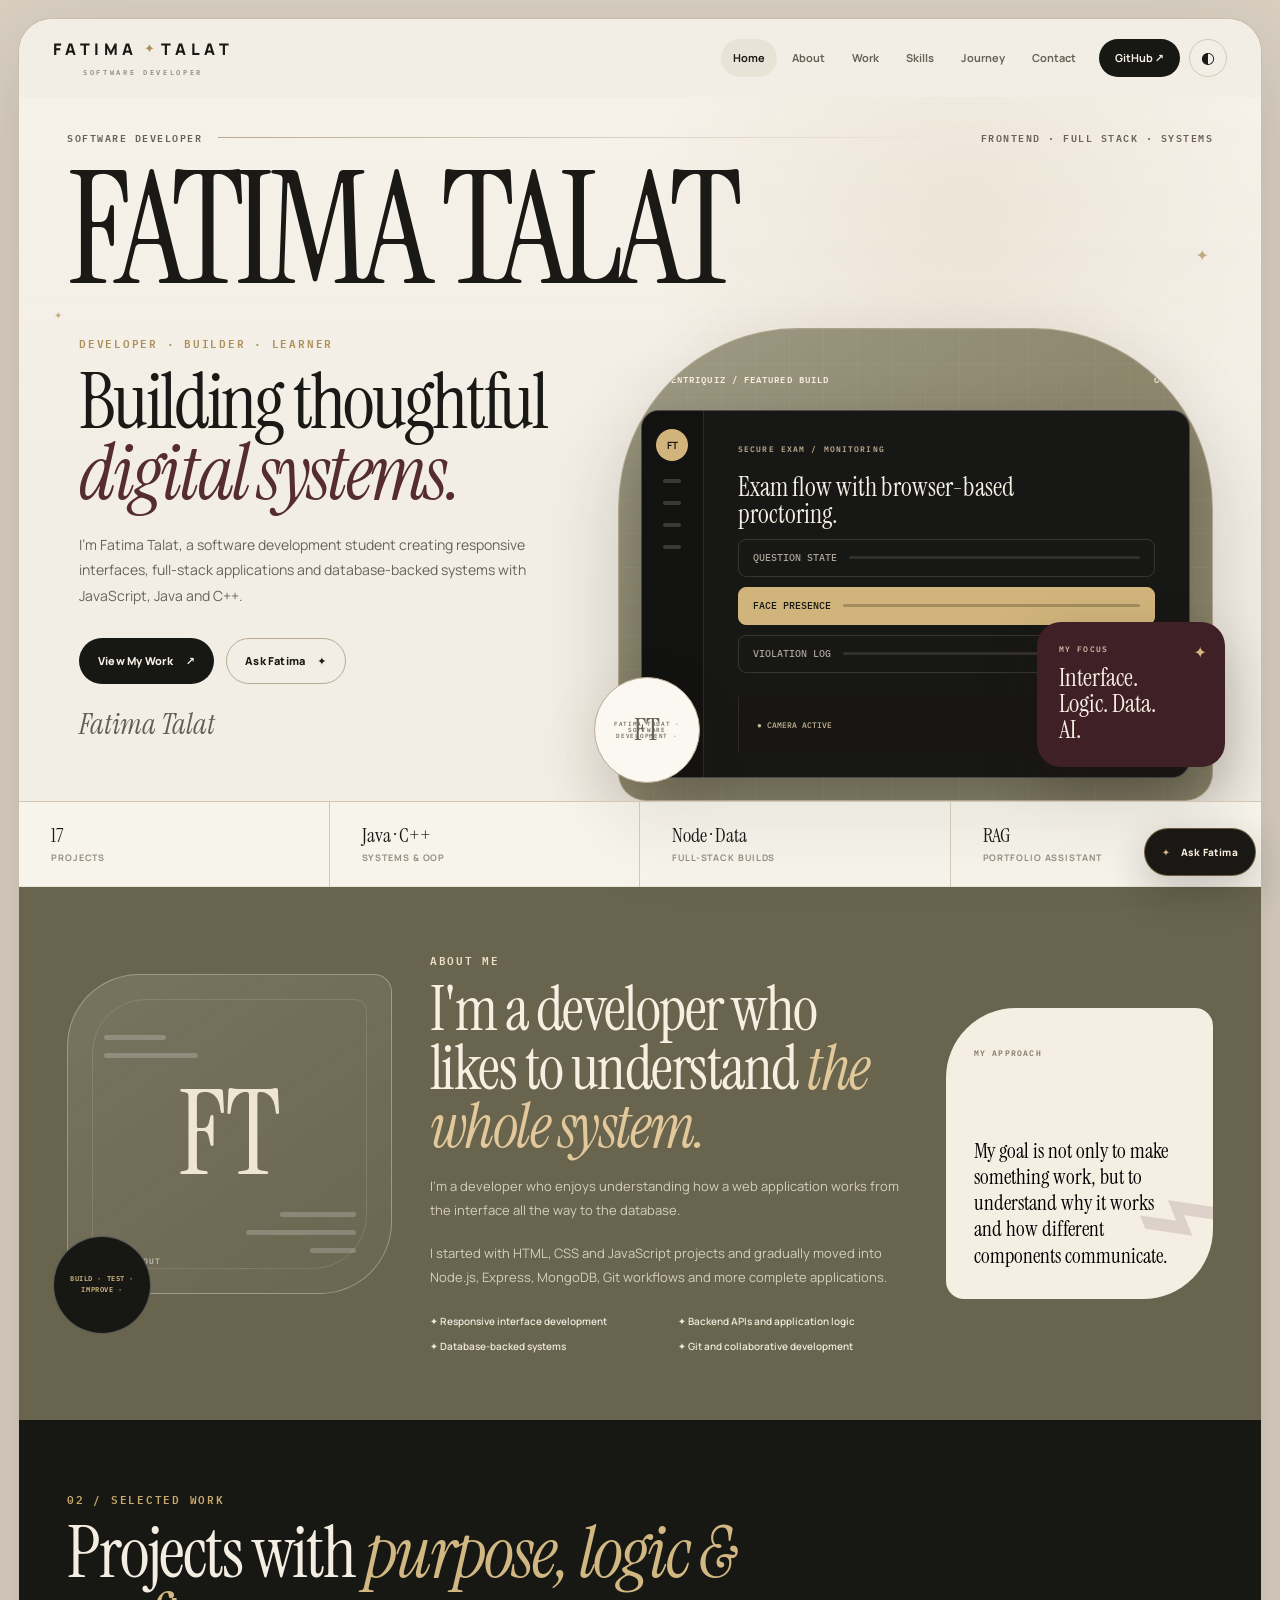
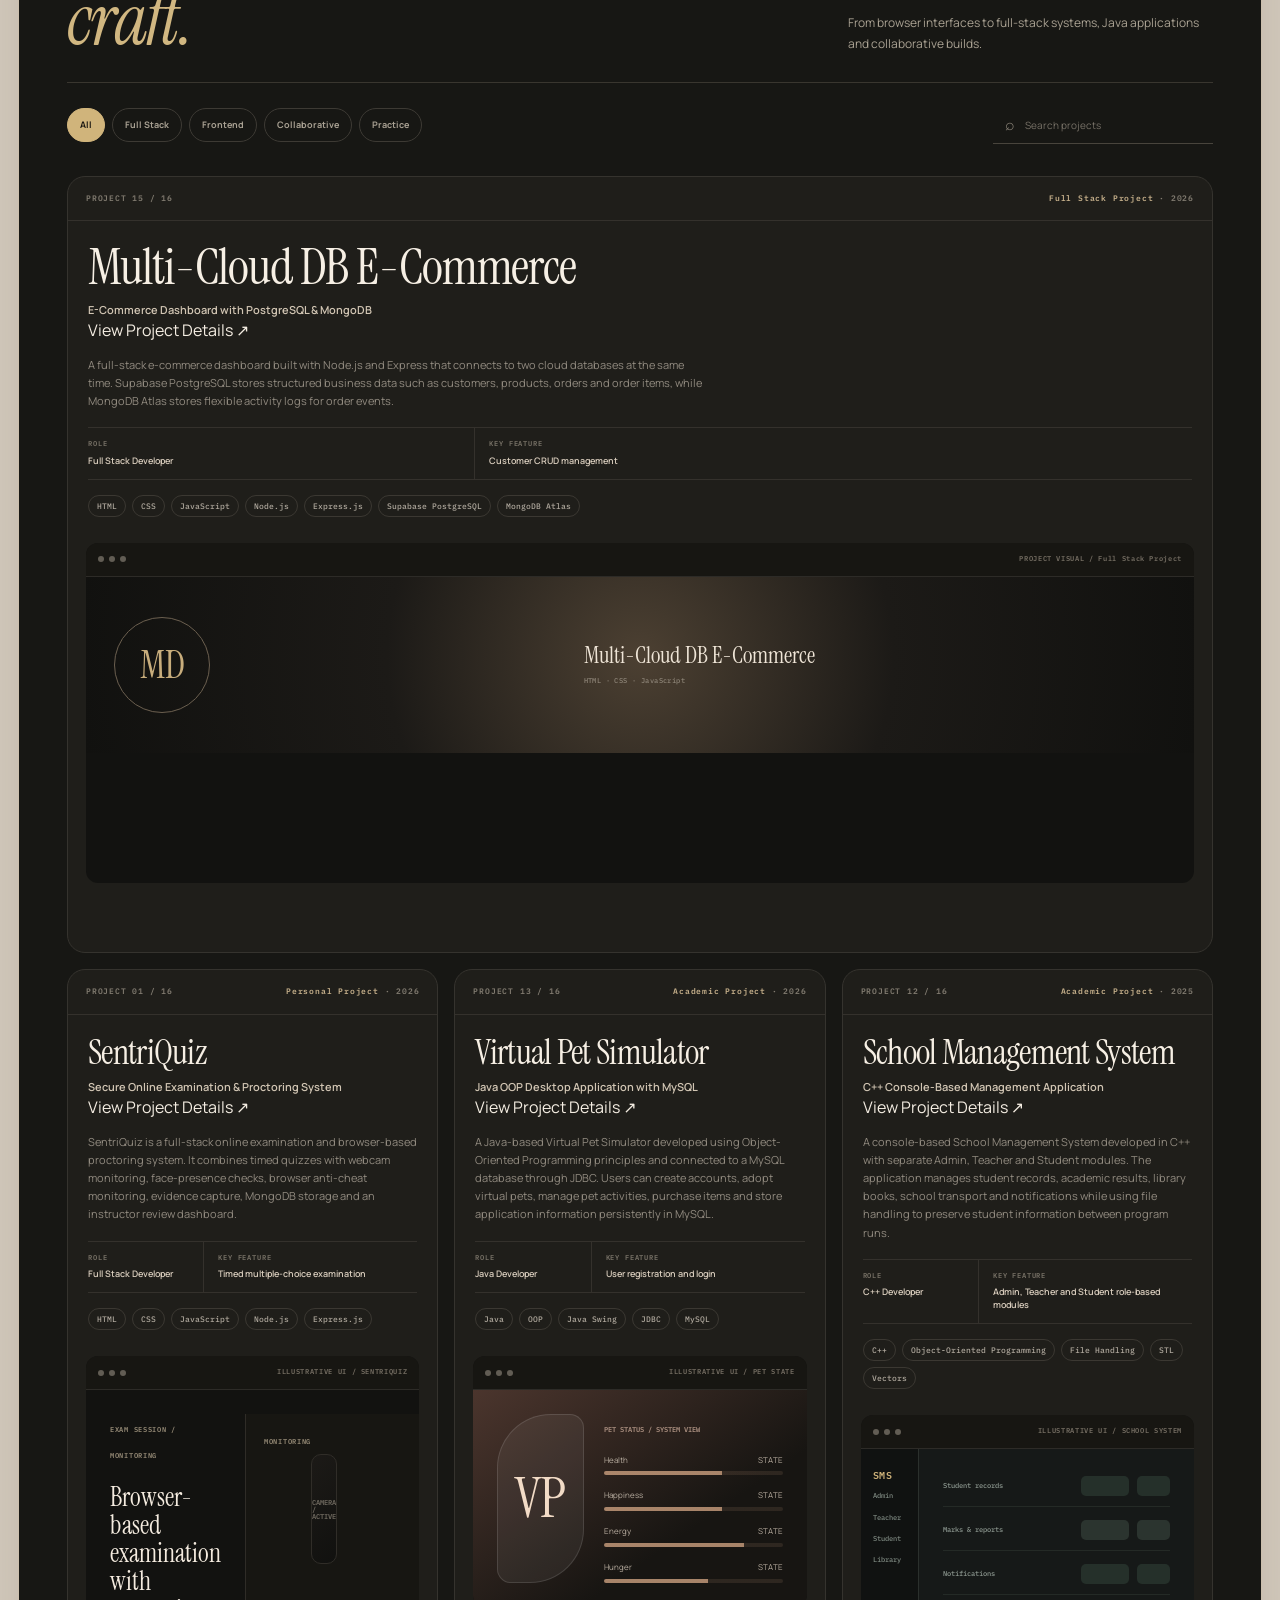
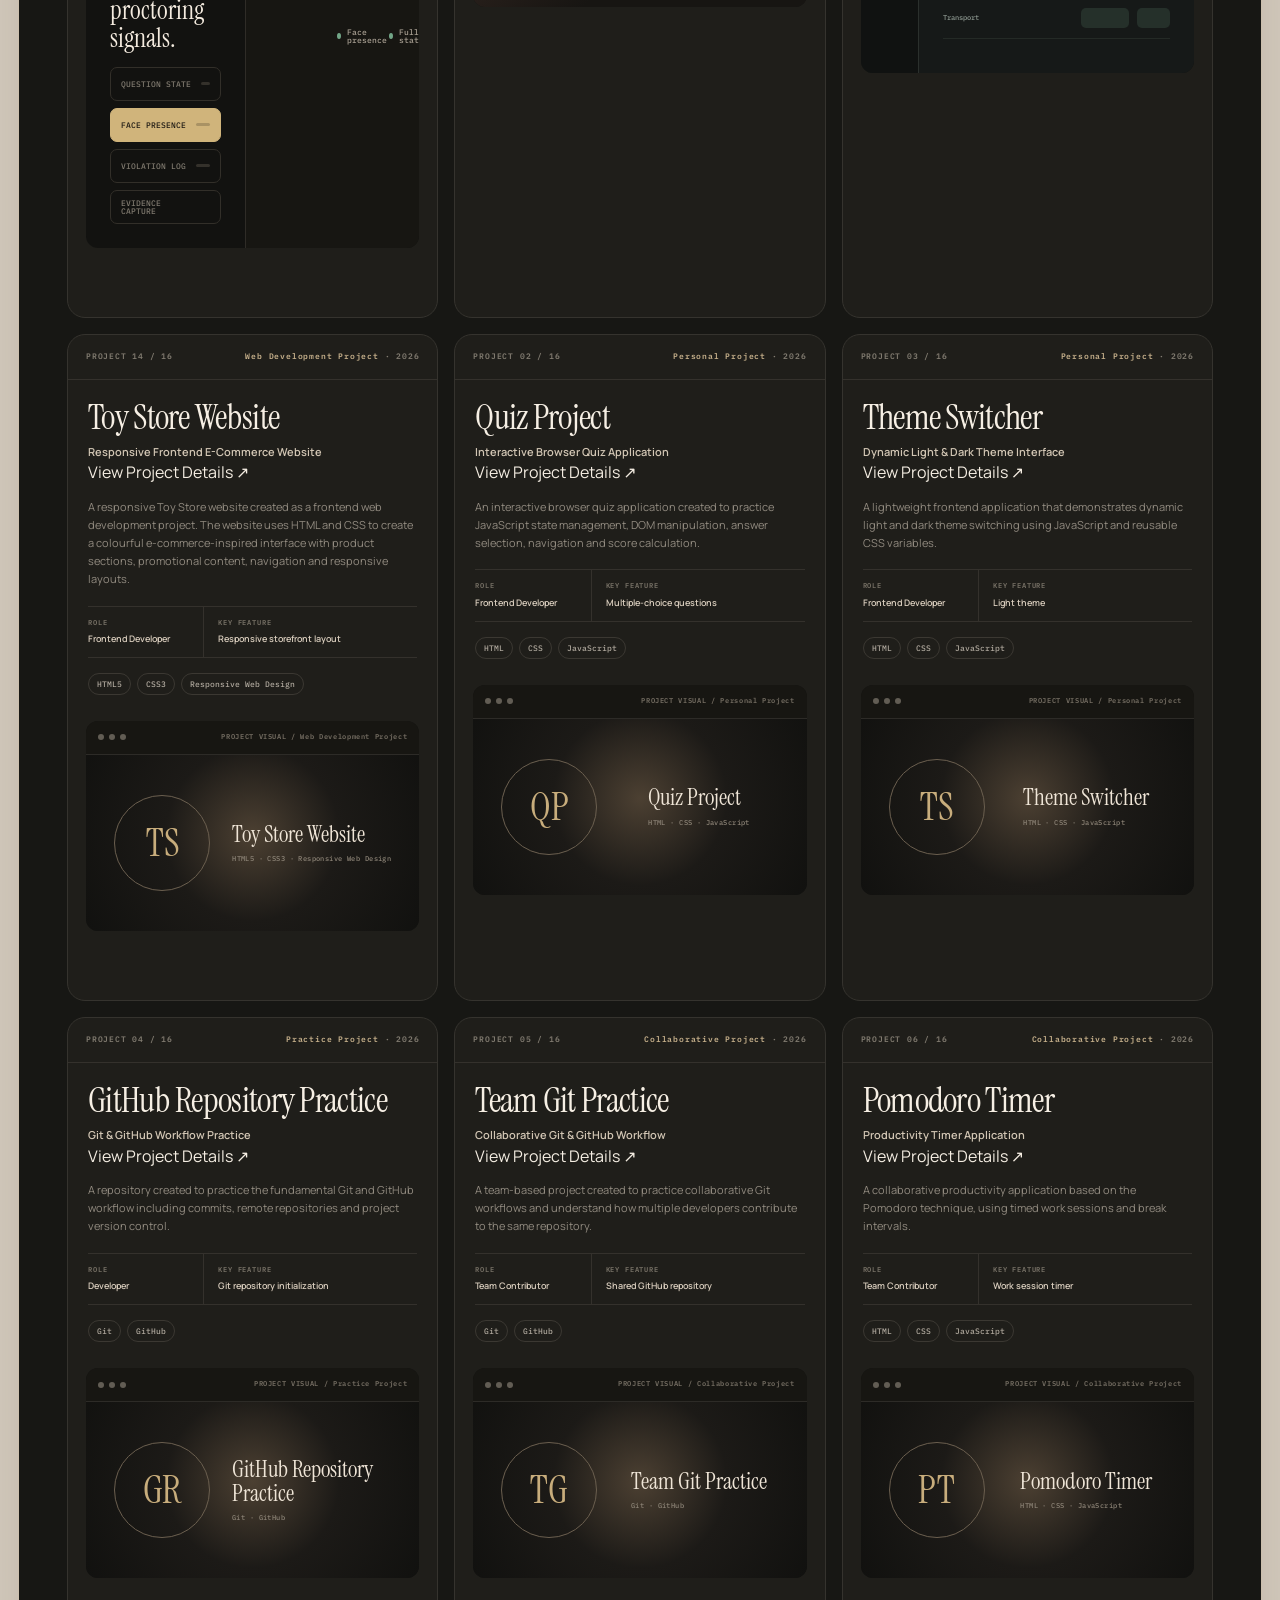
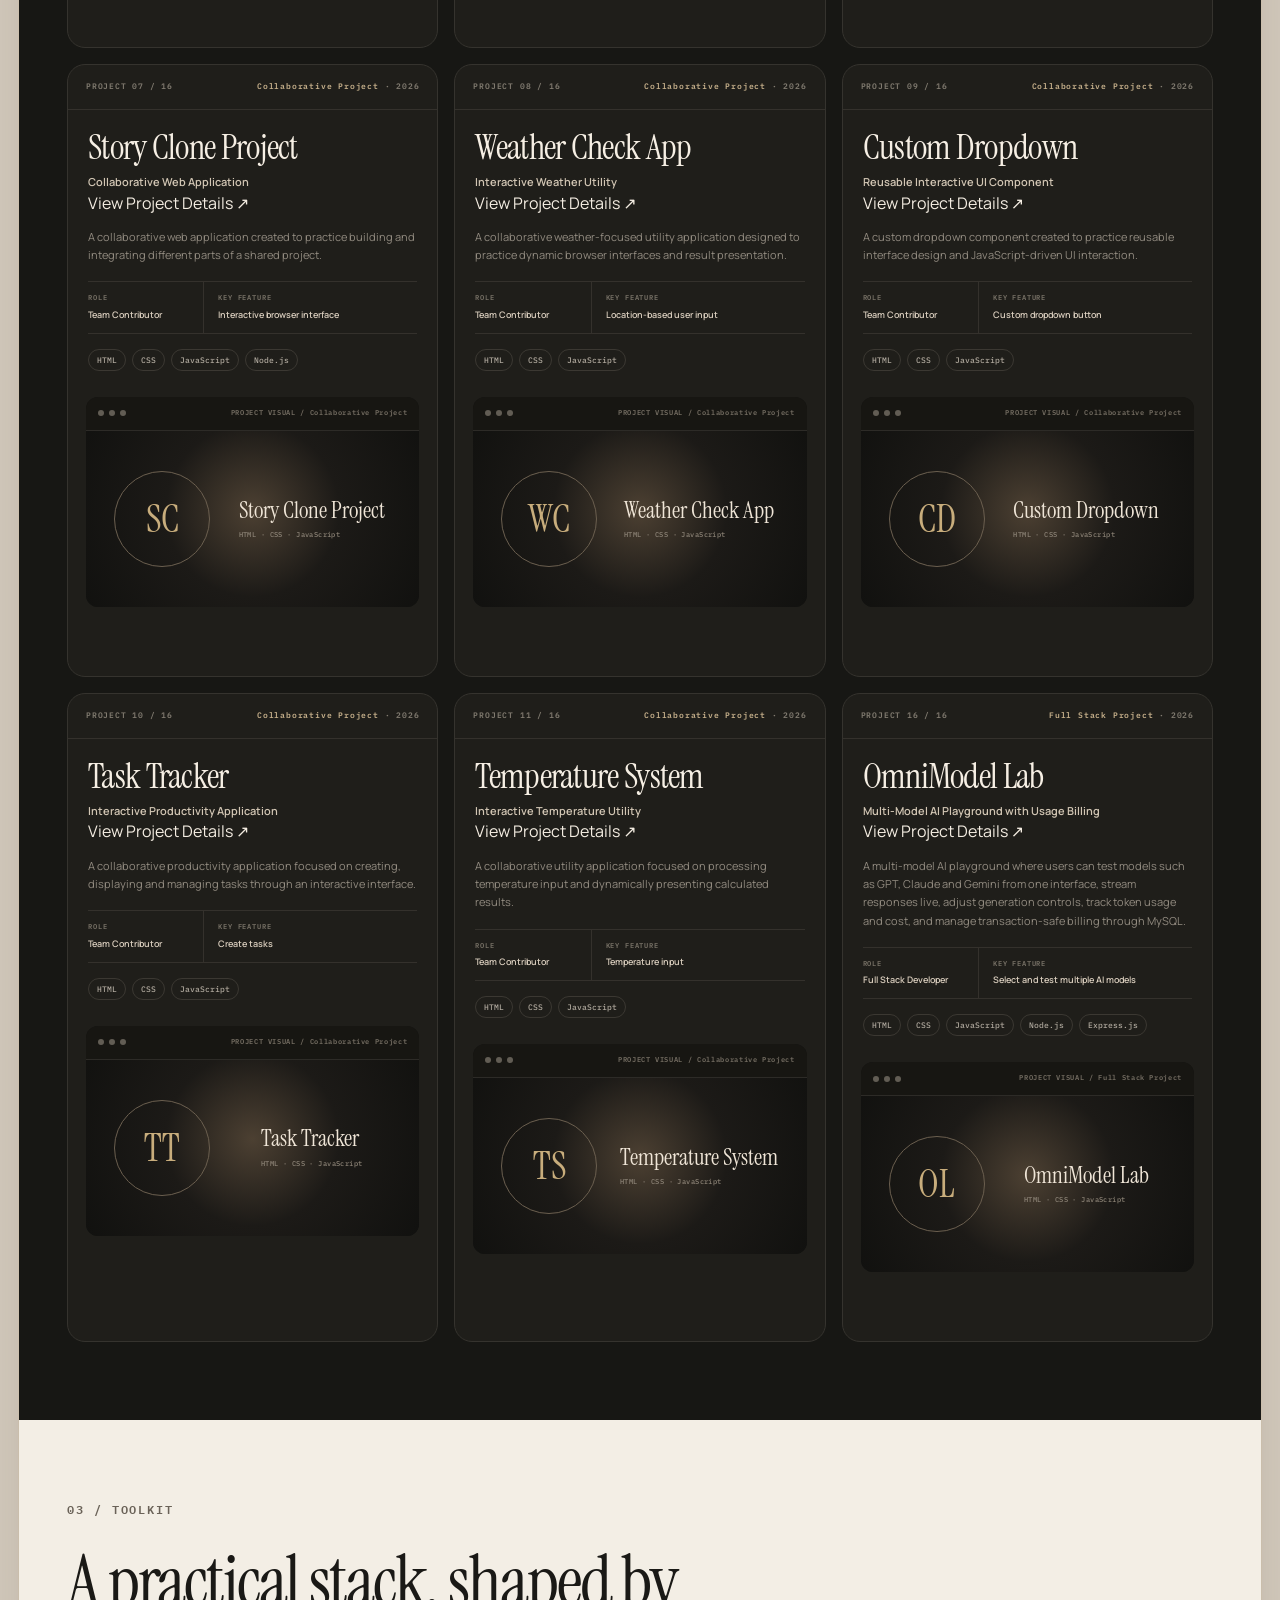
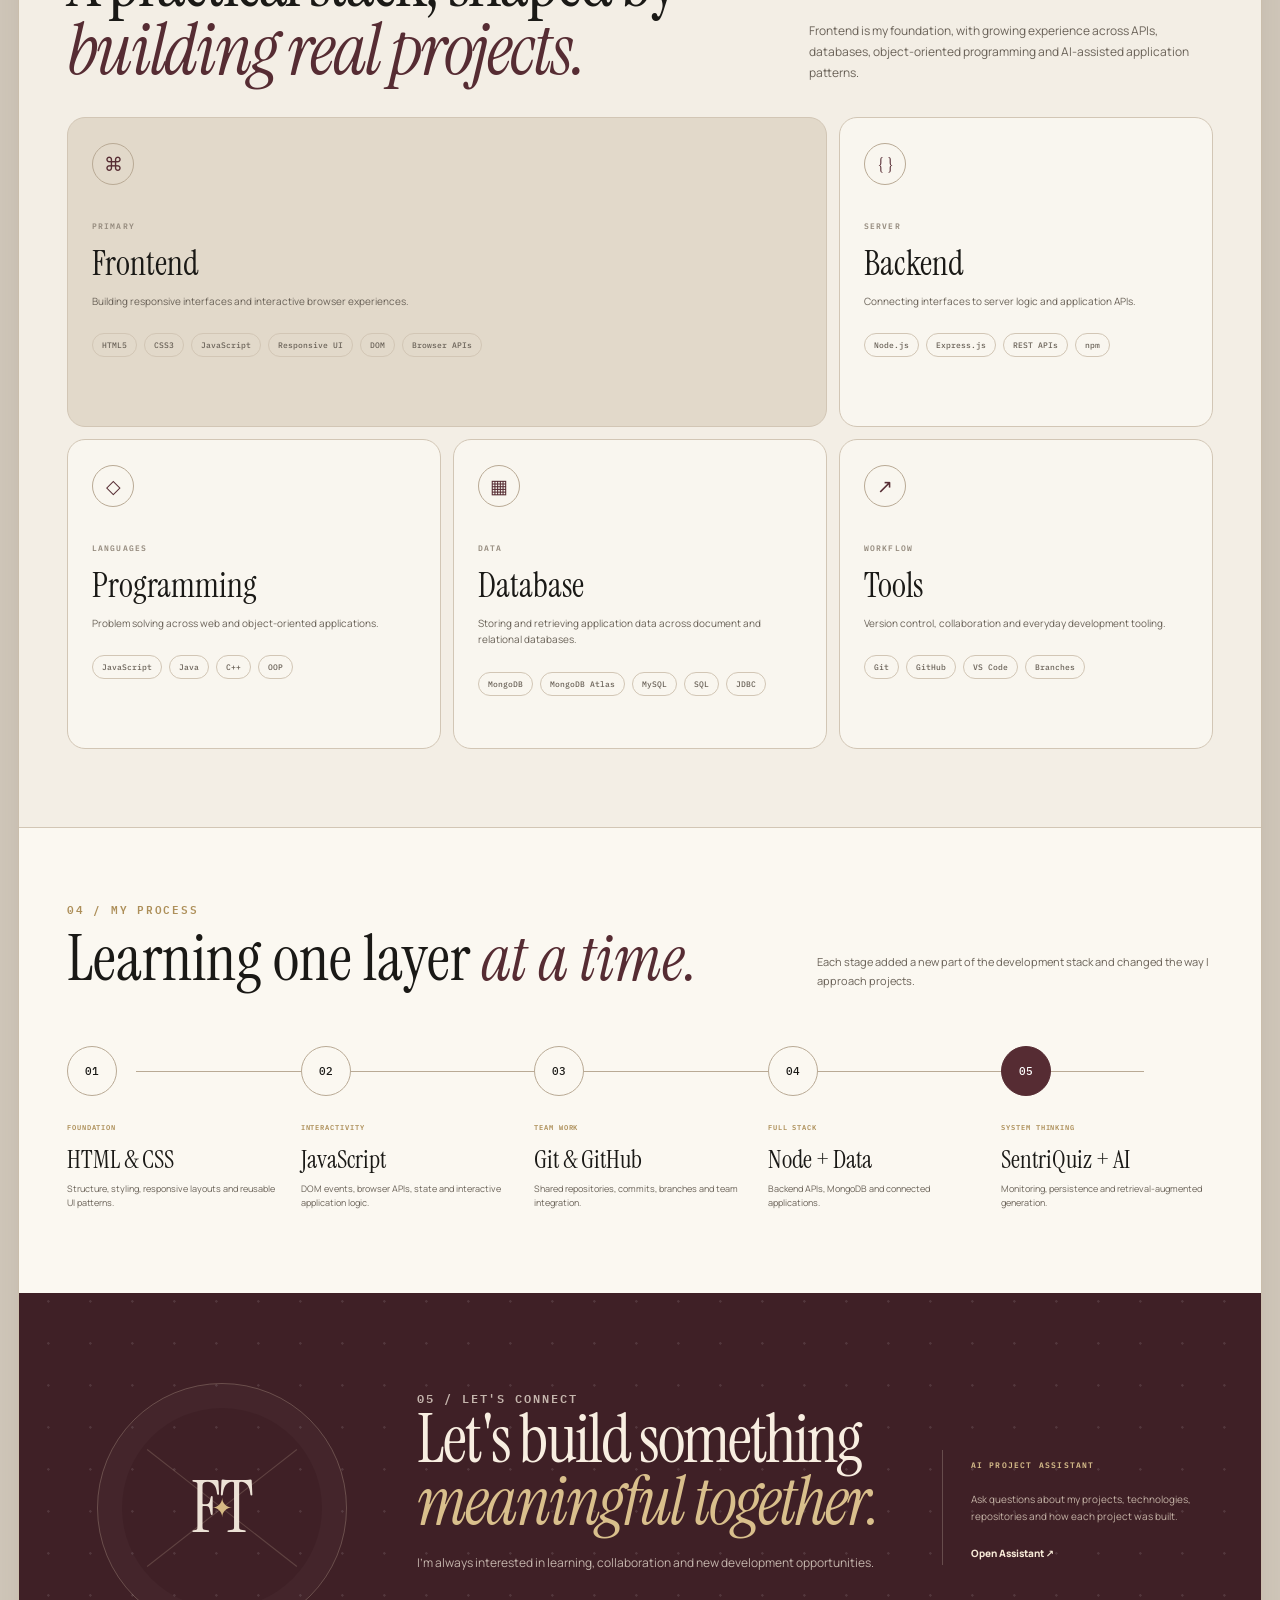
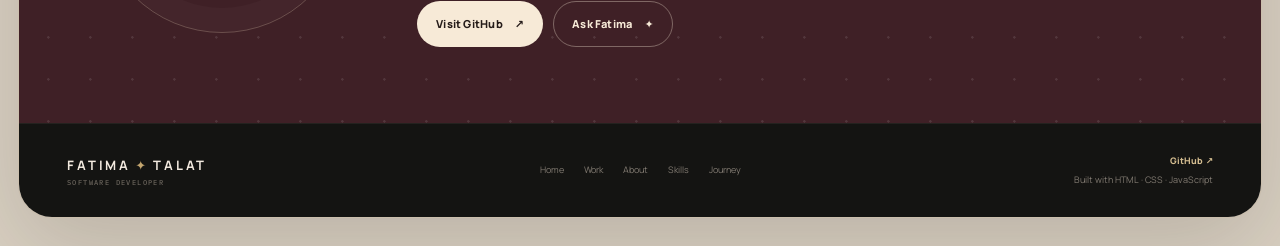
==== commit 1f015ca4: "Update index.html" ====
--- a/index.html
+++ b/index.html
@@ -114,7 +114,7 @@
         </div>
 
         <div class="hero-facts reveal" aria-label="Portfolio highlights">
-          <div><strong>14</strong><span>Projects</span></div>
+          <div><strong>17</strong><span>Projects</span></div>
           <div><strong>Java · C++</strong><span>Systems & OOP</span></div>
           <div><strong>Node · Data</strong><span>Full-stack Builds</span></div>
           <div><strong>RAG</strong><span>Portfolio Assistant</span></div>
